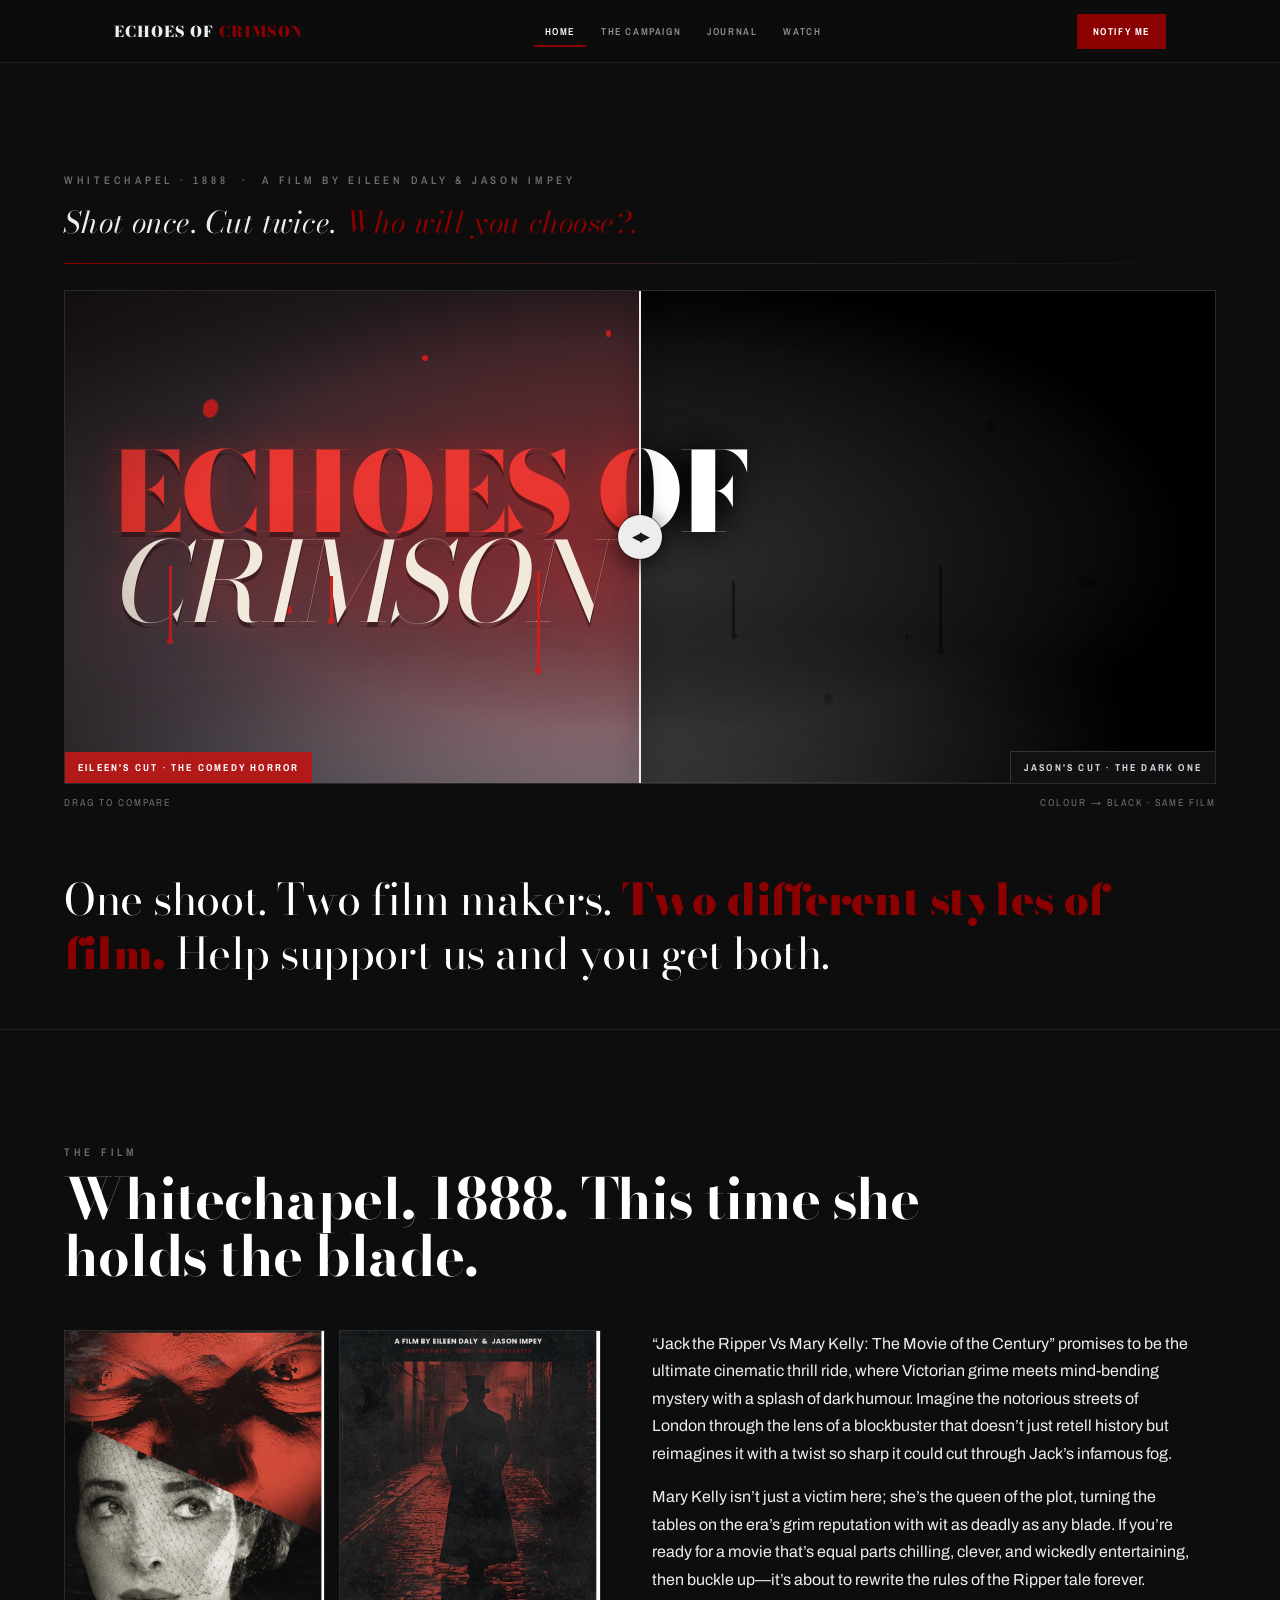
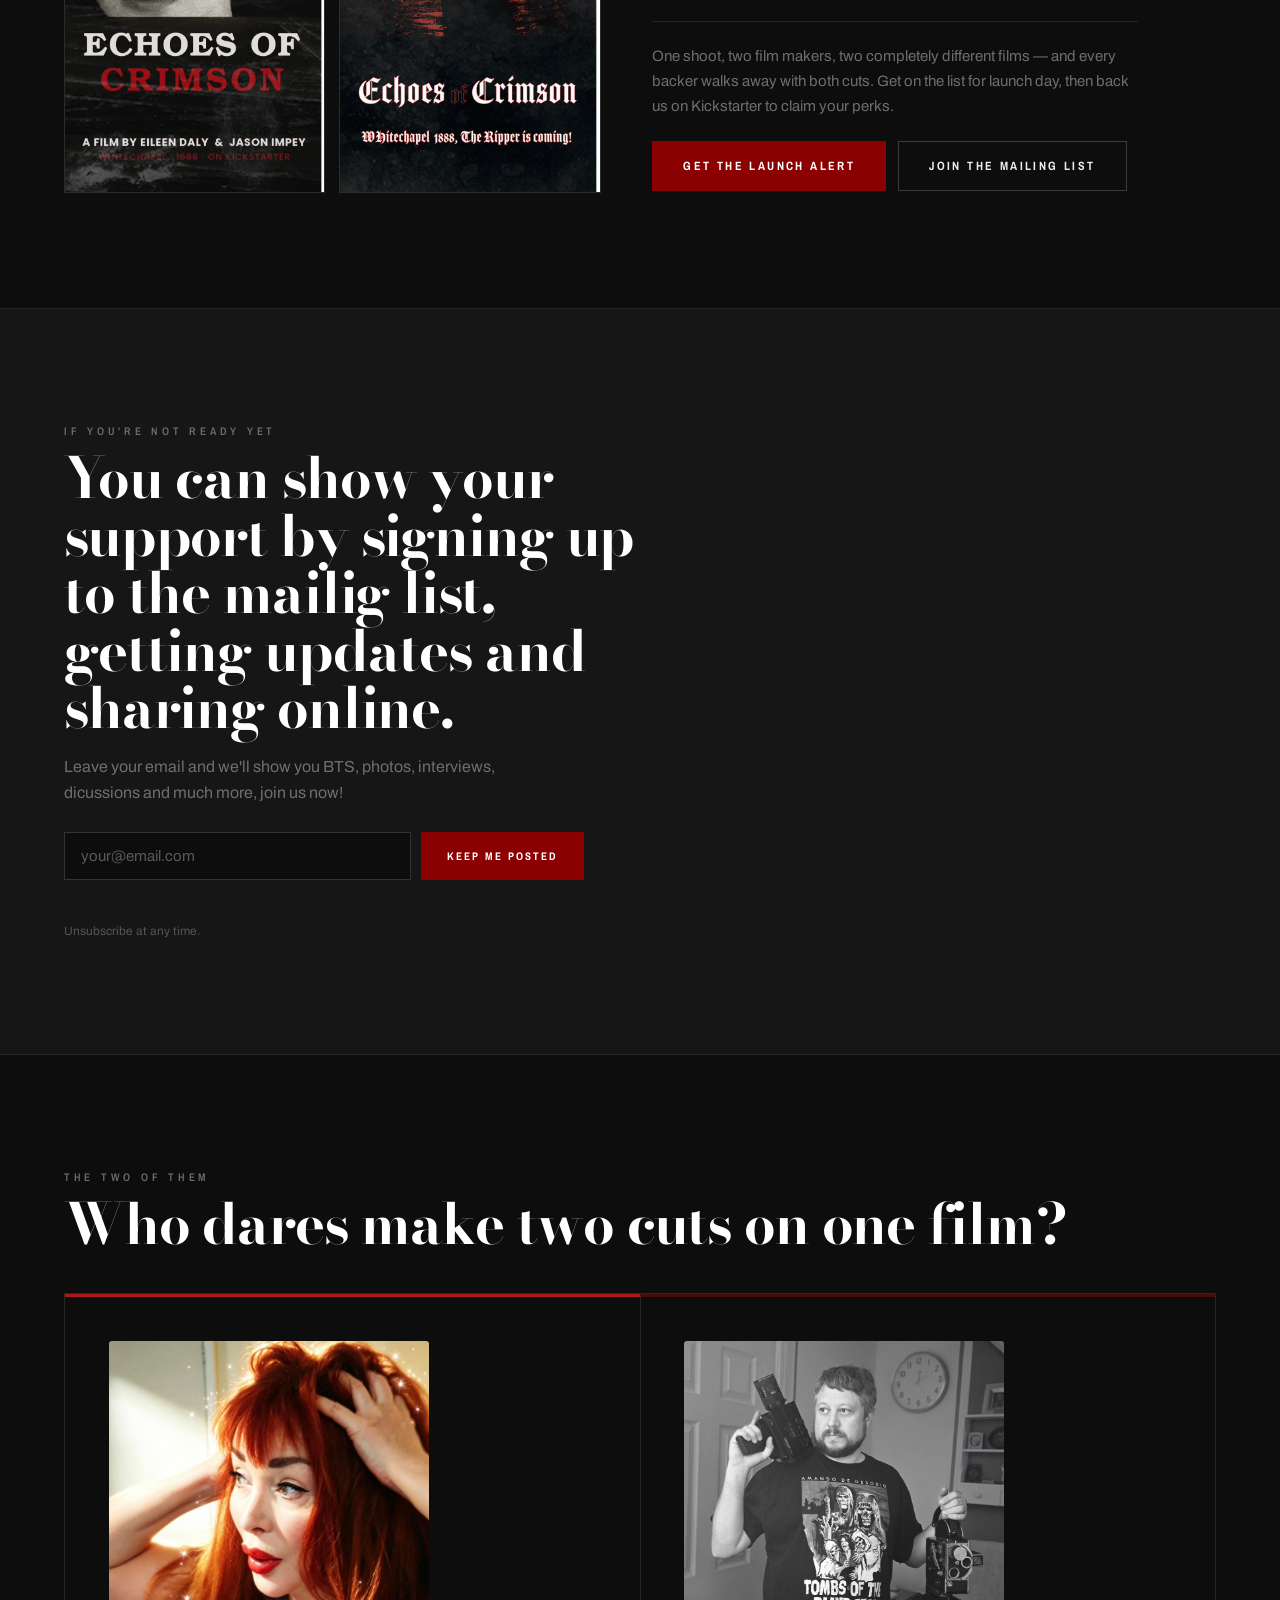
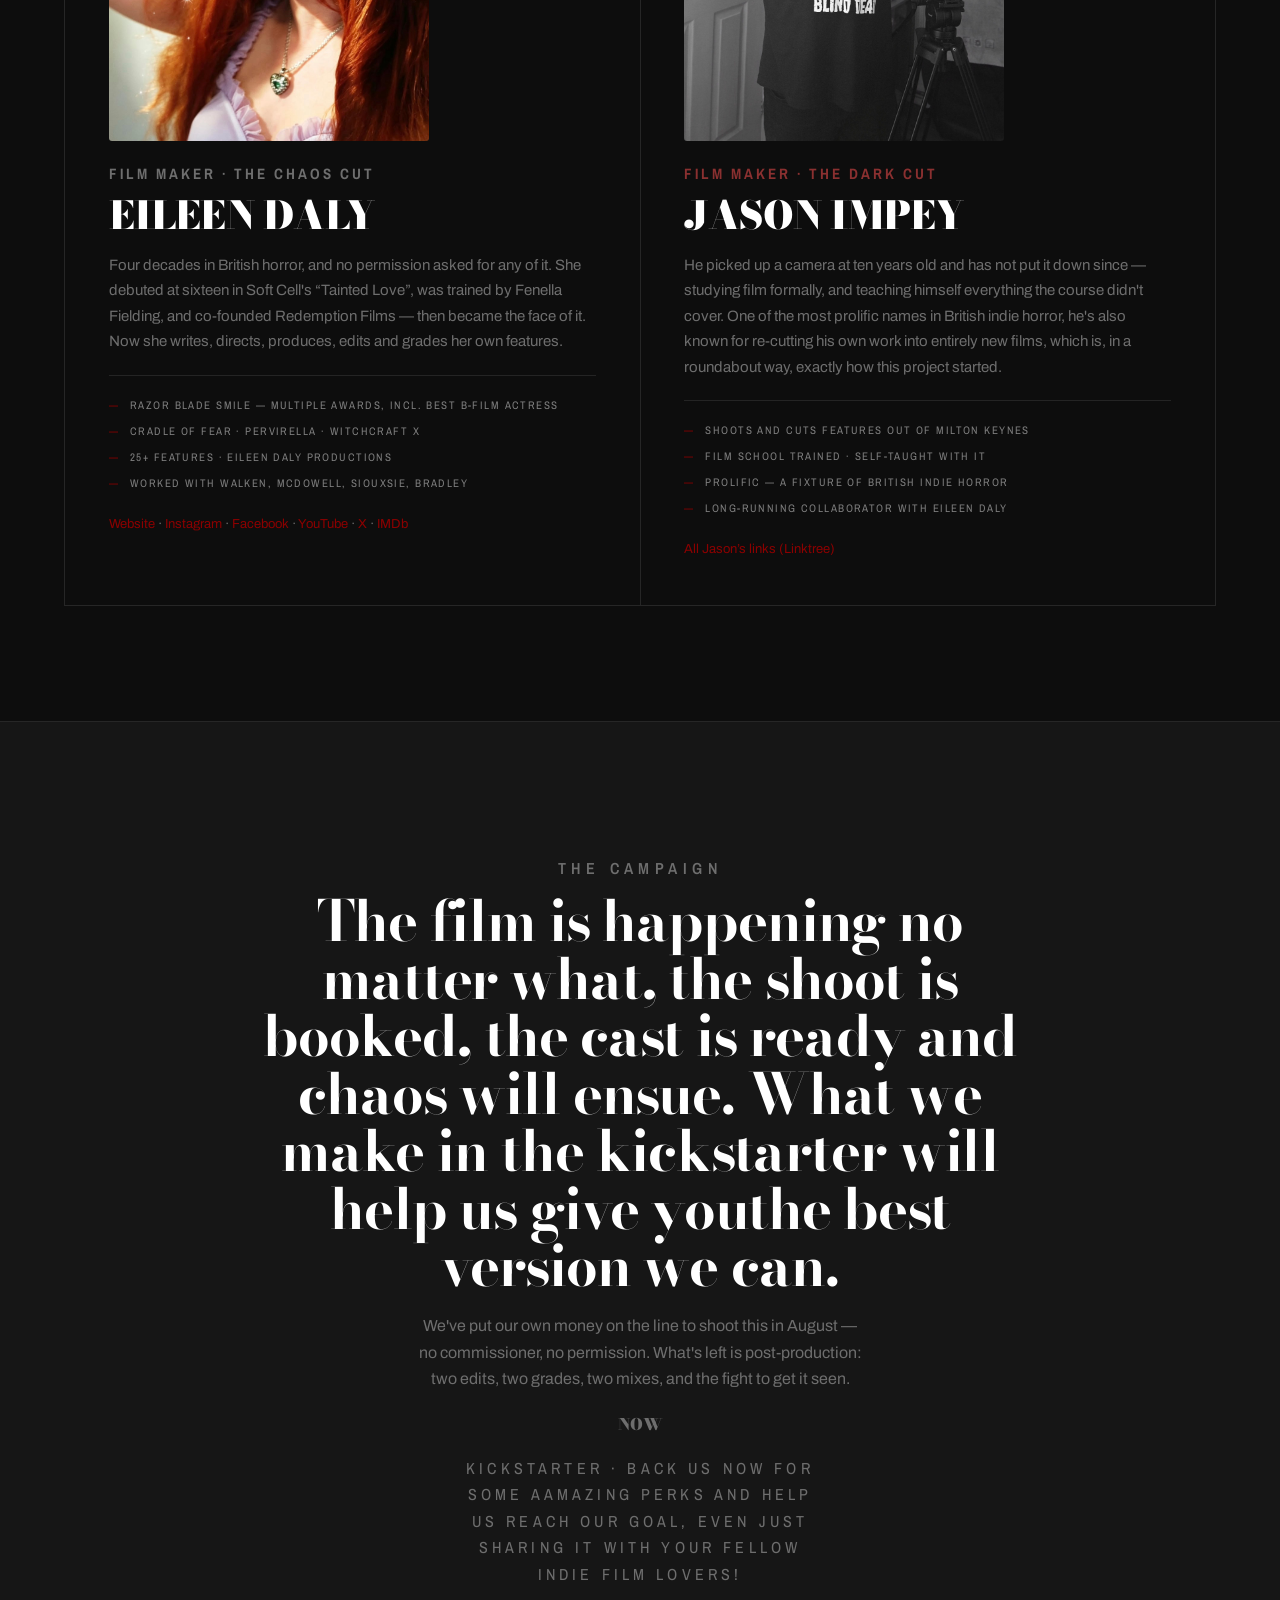
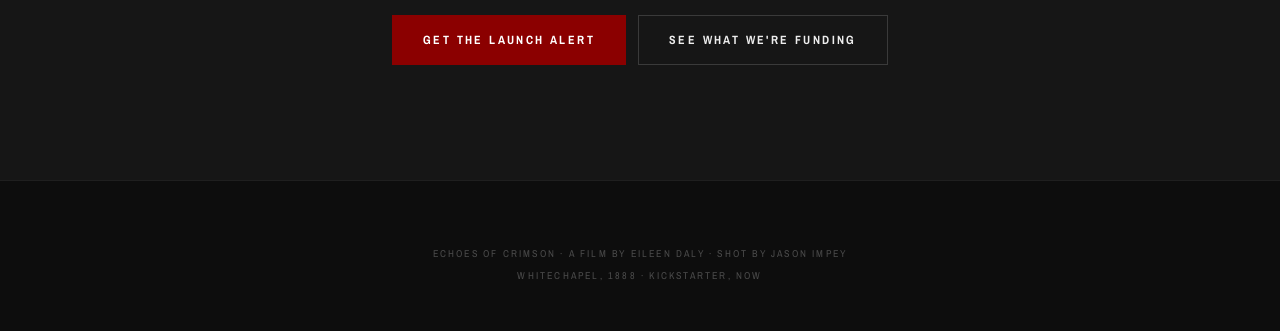
==== index.html @ 8f6ae1e3 "Revise text content in index.html for clarity Updated various text elements for clarity and engageme" ====
<!DOCTYPE html>
<html lang="en">
<head>
<meta charset="utf-8">
<meta name="viewport" content="width=device-width, initial-scale=1">
<title>Echoes of Crimson — One shoot. Two film makers. Two films.</title>
<meta name="description" content="A Jack the Ripper film cut two ways. Eileen Daly's version and Jason Impey's version. Every backer gets both.">
<link rel="preconnect" href="https://fonts.googleapis.com">
<link rel="preconnect" href="https://fonts.gstatic.com" crossorigin>
<link href="https://fonts.googleapis.com/css2?family=Bodoni+Moda:ital,opsz,wght@0,6..96,400;0,6..96,700;0,6..96,900;1,6..96,400&family=Archivo:wght@400;500;600;700&family=Archivo+Narrow:wght@400;600;700&display=swap" rel="stylesheet">
<link rel="stylesheet" href="style.css">
</head>
<body>
<nav class="nav">
  <div class="nav-in">
    <a class="mark" href="index.html">Echoes of <span>Crimson</span></a>
    <ul class="nav-links">
      <li><a href="index.html" aria-current="page">Home</a></li>
      <li><a href="kickstarter.html">The Campaign</a></li>
      <li><a href="journal.html">Journal</a></li>
      <li><a href="watch.html">Watch</a></li>
    </ul>
    <div class="nav-right">
      <ul class="socials"><li data-social="instagram"></li><li data-social="tiktok"></li><li data-social="youtube"></li><li data-social="facebook"></li><li data-social="x"></li></ul>
      <a class="btn btn-ks" data-ks="short" data-ks-fallback="index.html#notify" href="index.html#notify">Notify me</a>
    </div>
  </div>
</nav>
<!-- HERO -->
<header class="hero">
  <div class="hero-head">
    <p class="eyebrow">Whitechapel · 1888 &nbsp;·&nbsp; A film by Eileen Daly &amp; Jason Impey</p>
    <p class="sub">Shot once. Cut twice. <span style="color:#8B0000">Who will you choose?.</span></p>
    <div class="rule"></div>
  </div>

  <div class="split-wrap">
    <div class="split" id="split" tabindex="0" role="slider"
         aria-label="Compare Eileen's cut and Jason's cut"
         aria-valuemin="0" aria-valuemax="100" aria-valuenow="50">

      <div class="pane eileen">
        <div class="scene">
          <div class="field"></div>
          <div class="splat"><i></i><i></i><i></i><i></i><i></i><i></i><i></i><i></i></div>
          <h1 class="titleblock"><span class="l1">Echoes of</span><span class="l2">Crimson</span></h1>
          <div class="drips"><i></i><i></i><i></i><i></i><i></i></div>
          <div class="fog"></div>
          <div class="fog b"></div>
          <div class="vig"></div>
          <div class="grain"></div>
        </div>
        <span class="tag l">Eileen's cut &middot; the comedy horror</span>
      </div>

      <div class="pane jason">
        <div class="scene">
          <div class="field"></div>
          <div class="splat"><i></i><i></i><i></i><i></i><i></i><i></i><i></i><i></i></div>
          <div class="titleblock" aria-hidden="true"><span class="l1">Echoes of</span><span class="l2">Crimson</span></div>
          <div class="drips"><i></i><i></i><i></i><i></i><i></i></div>
          <div class="fog"></div>
          <div class="fog b"></div>
          <div class="vig"></div>
          <div class="grain"></div>
        </div>
        <span class="tag r">Jason's cut &middot; the dark one</span>
      </div>

      <div class="handle" id="handle"><div class="grip">◀▶</div></div>
    </div>

    <div class="hint">
      <p>Drag to compare</p>
      <p>Colour &rarr; Black &middot; Same film</p>
    </div>
  </div>

  <p class="thesis" style="margin-top:clamp(36px,5vw,64px)">
    One shoot. Two film makers. <b>Two different styles of film.</b> Help support us and you get both.
  </p>
</header>

<!-- THE FILM -->
<section class="film" id="film">
  <div class="inner">
    <p class="eyebrow">The film</p>
    <h2 class="h2">Whitechapel, 1888. This time she holds the blade.</h2>

    <div class="film-grid">
      <div class="posters">
        <figure class="poster">
          <img src="poster-mary-kelly.png" alt="Echoes of Crimson poster — Mary Kelly beneath a mourning veil, a blood-red spectre bleeding through above her">
        </figure>
        <figure class="poster">
          <img src="poster-ripper.png" alt="Echoes of Crimson poster — the Ripper's silhouette standing in a blood-lit Whitechapel alley">
        </figure>
      </div>

      <div class="film-copy">
        <div class="film-bio">
          <p>&ldquo;Jack the Ripper Vs Mary Kelly: The Movie of the Century&rdquo; promises to be the ultimate cinematic thrill ride, where Victorian grime meets mind-bending mystery with a splash of dark humour. Imagine the notorious streets of London through the lens of a blockbuster that doesn&rsquo;t just retell history but reimagines it with a twist so sharp it could cut through Jack&rsquo;s infamous fog.</p>
          <p>Mary Kelly isn&rsquo;t just a victim here; she&rsquo;s the queen of the plot, turning the tables on the era&rsquo;s grim reputation with wit as deadly as any blade. If you&rsquo;re ready for a movie that&rsquo;s equal parts chilling, clever, and wickedly entertaining, then buckle up&mdash;it&rsquo;s about to rewrite the rules of the Ripper tale forever.</p>
        </div>

        <p class="film-ask">One shoot, two film makers, two completely different films &mdash; and every backer walks away with both cuts. Get on the list for launch day, then back us on Kickstarter to claim your perks.</p>

        <div class="cta-row">
          <a class="btn btn-ks btn-lg" data-ks="long" data-ks-fallback="#notify" href="#notify">Get the launch alert</a>
          <a class="btn btn-lg" href="#notify">Join the mailing list</a>
        </div>
      </div>
    </div>
  </div>
</section>

<!-- EMAIL — the quiet second line -->
<section class="capture" id="notify">
  <div class="inner">
    <p class="eyebrow">If you're not ready yet</p>
    <h2 class="h2">You can show your support by signing up to the mailig list, getting updates and sharing online.</h2>
    <p class="lede">Leave your email and we'll show you BTS, photos, interviews, dicussions and much more, join us now!</p>
    <form class="form" id="form" novalidate>
      <input type="email" id="email" name="fields[email]" placeholder="your@email.com" aria-label="Email address" required>
      <input type="hidden" name="ml-submit" value="1">
      <input type="hidden" name="anticsrf" value="true">
      <button type="submit">Keep me posted</button>
    </form>
    <!-- the form posts into this hidden frame so the page never navigates away -->
    <iframe name="ml-sink" title="hidden" style="display:none;width:0;height:0;border:0" aria-hidden="true"></iframe>
    <p class="said" id="said" role="status"></p>
    <p class="note">Unsubscribe at any time.</p>
  </div>
</section>
<!-- MAKERS -->
<section>
  <div class="inner">
    <p class="eyebrow">The two of them</p>
    <h2 class="h2">Who dares make two cuts on one film?</h2>

    <div class="makers">
      <article class="maker">
        <img class="maker-photo" src="eileen-daly-portrait.jpg" alt="Eileen Daly" style="display:block;width:100%;max-width:320px;aspect-ratio:4/5;object-fit:cover;border-radius:3px;margin:0 0 20px;">
        <p class="role">Film maker · The chaos cut</p>
        <h3>Eileen Daly</h3>
        <p>Four decades in British horror, and no permission asked for any of it. She debuted at sixteen in Soft Cell's “Tainted Love”, was trained by Fenella Fielding, and co‑founded Redemption Films — then became the face of it. Now she writes, directs, produces, edits and grades her own features.</p>
        <ul class="creds">
          <li>Razor Blade Smile — multiple awards, incl. Best B‑Film Actress</li>
          <li>Cradle of Fear · Pervirella · Witchcraft X</li>
          <li>25+ features · Eileen Daly Productions</li>
          <li>Worked with Walken, McDowell, Siouxsie, Bradley</li>
        </ul>
        <p class="maker-links" style="margin:16px 0 0;font-size:13px;line-height:24px;color:#6E6E6E;">
          <a href="https://www.eileendalyproductions.com/" target="_blank" rel="noopener" style="color:#8B0000;text-decoration:none;">Website</a> &middot;
          <a href="https://www.instagram.com/eileendaly666/" target="_blank" rel="noopener" style="color:#8B0000;text-decoration:none;">Instagram</a> &middot;
          <a href="https://www.facebook.com/EileenDaly666" target="_blank" rel="noopener" style="color:#8B0000;text-decoration:none;">Facebook</a> &middot;
          <a href="https://www.youtube.com/@EileenDalyProductions" target="_blank" rel="noopener" style="color:#8B0000;text-decoration:none;">YouTube</a> &middot;
          <a href="https://x.com/eileenstarlet" target="_blank" rel="noopener" style="color:#8B0000;text-decoration:none;">X</a> &middot;
          <a href="https://www.imdb.com/name/nm0198432/" target="_blank" rel="noopener" style="color:#8B0000;text-decoration:none;">IMDb</a>
        </p>
      </article>

      <article class="maker">
        <img class="maker-photo" src="jason-impey-portrait.jpg" alt="Jason Impey" style="display:block;width:100%;max-width:320px;aspect-ratio:4/5;object-fit:cover;border-radius:3px;margin:0 0 20px;">
        <p class="role">Film maker · The dark cut</p>
        <h3>Jason Impey</h3>
        <p>He picked up a camera at ten years old and has not put it down since — studying film formally, and teaching himself everything the course didn't cover. One of the most prolific names in British indie horror, he's also known for re‑cutting his own work into entirely new films, which is, in a roundabout way, exactly how this project started.</p>
        <ul class="creds">
          <li>Shoots and cuts features out of Milton Keynes</li>
          <li>Film school trained · self‑taught with it</li>
          <li>Prolific — a fixture of British indie horror</li>
          <li>Long‑running collaborator with Eileen Daly</li>
        </ul>
        <p class="maker-links" style="margin:16px 0 0;font-size:13px;line-height:24px;color:#6E6E6E;">
          <a href="https://linktr.ee/jasonimpey" target="_blank" rel="noopener" style="color:#8B0000;text-decoration:none;">All Jason&rsquo;s links (Linktree)</a>
        </p>
      </article>
    </div>
  </div>
</section>

<!-- KICKSTARTER -->
<section class="ks">
  <div class="inner">
    <p class="eyebrow">The campaign</p>
    <h2 class="h2">The film is happening no matter what, the shoot is booked, the cast is ready and chaos will ensue. What we make in the kickstarter will help us give youthe best version we can.</h2>
    <p>We've put our own money on the line to shoot this in August — no commissioner, no permission. What's left is post‑production: two edits, two grades, two mixes, and the fight to get it seen.</p>
    <p class="when" data-launch-big>Now</p>
    <p class="ks-note">Kickstarter · Back us now for some aamazing perks and help us reach our goal, even just sharing it with your fellow indie film lovers!</p>
    <div class="cta-row" style="justify-content:center">
      <a class="btn btn-ks btn-lg" data-ks="long" data-ks-fallback="#notify" href="#notify">Get the launch alert</a>
      <a class="btn btn-lg" href="kickstarter.html">See what we're funding</a>
    </div>
  </div>
</section>
<footer>
  <ul class="footer-socials"><li data-social="instagram"></li><li data-social="tiktok"></li><li data-social="youtube"></li><li data-social="facebook"></li><li data-social="x"></li></ul>
  <p>Echoes of Crimson · A film by Eileen Daly · Shot by Jason Impey<br>Whitechapel, 1888 · Kickstarter, <span data-launch-big>now</span></p>
</footer>
<script src="site.js"></script>
</body>
</html>
---- style.css ----
:root{
  --crimson:#8B0000;
  --crimson-hot:#B01818;
  --crimson-ox:#4A0A0A;
  --black:#1A1A1A;
  --pitch:#0D0D0D;
  --panel:#161616;
  --grey:#6E6E6E;
  --grey-lt:#EDEDED;
  --white:#FFFFFF;
  --display:"Bodoni Moda",Georgia,serif;
  --util:"Archivo Narrow",Arial,sans-serif;
  --body:"Archivo",Helvetica,Arial,sans-serif;
  --split:50%;
  --gutter:clamp(20px,5vw,64px);
}
*{box-sizing:border-box;margin:0;padding:0}
html{scroll-behavior:smooth}
body{
  background:var(--pitch);
  color:var(--grey-lt);
  font-family:var(--body);
  -webkit-font-smoothing:antialiased;
  overflow-x:hidden;
}
::selection{background:var(--crimson);color:var(--white)}
a{color:inherit}

.eyebrow{
  font-family:var(--util);
  text-transform:uppercase;
  letter-spacing:.34em;
  font-size:11px;
  font-weight:600;
  color:var(--grey);
}

/* ---------- hero ---------- */
.hero{
  min-height:100svh;
  display:flex;flex-direction:column;justify-content:center;
  padding:110px var(--gutter) 48px;
  position:relative;
}
.hero-head{max-width:1180px;margin:0 auto;width:100%}
.rule{height:1px;background:linear-gradient(90deg,var(--crimson),#2a2a2a 60%,transparent);margin:18px 0 0}

.title{
  font-family:var(--display);
  font-weight:900;
  font-size:clamp(44px,10.5vw,150px);
  line-height:.84;
  letter-spacing:-.025em;
  color:var(--white);
  text-transform:uppercase;
  margin-top:14px;
}
.title em{
  font-style:italic;font-weight:400;
  color:var(--crimson);
  letter-spacing:-.01em;
}
.sub{
  font-family:var(--display);
  font-style:italic;
  font-size:clamp(17px,2.4vw,30px);
  color:var(--grey-lt);
  margin-top:12px;
  letter-spacing:.01em;
}

/* ---------- the split ---------- */
.split-wrap{max-width:1180px;margin:26px auto 0;width:100%}
.split{
  position:relative;
  aspect-ratio:21/9;
  min-height:230px;
  overflow:hidden;
  border:1px solid #2b2b2b;
  cursor:ew-resize;
  user-select:none;
  touch-action:none;
  background:var(--pitch);
}
.pane{position:absolute;inset:0;isolation:isolate}
.pane.eileen{z-index:1}
.pane.jason{z-index:2}

/* THE TITLE, CUT TWO WAYS — identical type, two worlds */
.scene{position:absolute;inset:0;overflow:hidden}

.field{position:absolute;inset:0}
.pane.eileen .field{
  background:
    radial-gradient(72% 96% at 50% 52%, rgba(200,30,30,.42) 0%, transparent 62%),
    radial-gradient(120% 120% at 50% 120%, #7d6f77 0%, #4a3f46 44%, #241d21 100%);
}
.pane.jason .field{
  background:
    radial-gradient(78% 100% at 50% 54%, #3c3c42 0%, #202024 46%, #0b0b0d 100%);
}

/* eileen: it splatters. jason: it doesn't. */
.splat{position:absolute;inset:0;pointer-events:none}
.splat i{
  position:absolute;border-radius:50%;
  background:#C81E1E;
  filter:blur(.4px);
}
.pane.jason .splat{opacity:.5;filter:grayscale(1) brightness(.4)}
.splat i:nth-child(1){left:12%;top:22%;width:15px;height:19px;transform:rotate(18deg)}
.splat i:nth-child(2){left:19%;top:64%;width:8px;height:8px}
.splat i:nth-child(3){left:80%;top:26%;width:11px;height:14px;transform:rotate(-24deg)}
.splat i:nth-child(4){left:88%;top:58%;width:19px;height:12px;transform:rotate(12deg)}
.splat i:nth-child(5){left:31%;top:13%;width:6px;height:6px}
.splat i:nth-child(6){left:66%;top:82%;width:9px;height:11px}
.splat i:nth-child(7){left:47%;top:8%;width:5px;height:7px}
.splat i:nth-child(8){left:73%;top:70%;width:4px;height:4px}

.titleblock{
  position:absolute;inset:0;
  display:flex;flex-direction:column;justify-content:center;
  padding:0 clamp(14px,3.5vw,52px);
  font-family:var(--display);
  font-weight:900;
  text-transform:uppercase;
  line-height:.82;
  letter-spacing:-.03em;
  font-size:clamp(34px,8.6vw,124px);
  z-index:2;
}
.titleblock .l2{font-style:italic;font-weight:400;letter-spacing:-.012em;padding-left:.06em}

.pane.eileen .titleblock{
  color:#E8342F;
  text-shadow:0 0 34px rgba(200,30,30,.5), 0 5px 0 rgba(0,0,0,.42);
}
.pane.eileen .titleblock .l2{color:#F2E9DC}
.pane.jason .titleblock{
  color:#E9E9EC;
  text-shadow:0 0 40px rgba(0,0,0,.9);
}
.pane.jason .titleblock .l2{color:#75757c}

/* it drips off the letters. only on her side. */
.drips{position:absolute;inset:0;z-index:3;pointer-events:none}
.drips i{
  position:absolute;width:3px;background:#C81E1E;border-radius:0 0 3px 3px;
}
.drips i::after{
  content:"";position:absolute;left:50%;bottom:-4px;
  transform:translateX(-50%);
  width:6px;height:6px;border-radius:50%;background:#C81E1E;
}
.pane.jason .drips{opacity:.45;filter:grayscale(1) brightness(.35)}
.drips i:nth-child(1){left:9%;top:56%;height:15%}
.drips i:nth-child(2){left:23%;top:58%;height:9%}
.drips i:nth-child(3){left:41%;top:57%;height:20%}
.drips i:nth-child(4){left:58%;top:59%;height:11%}
.drips i:nth-child(5){left:76%;top:56%;height:17%}

.fog{
  position:absolute;left:-30%;right:-30%;bottom:-14%;height:58%;z-index:1;
  background:radial-gradient(56% 100% at 50% 100%, rgba(220,220,232,.30), transparent 74%);
  filter:blur(28px);
  animation:drift 26s ease-in-out infinite alternate;
}
.fog.b{
  bottom:-20%;height:46%;opacity:.5;
  animation-duration:37s;animation-direction:alternate-reverse;
  background:radial-gradient(46% 100% at 38% 100%, rgba(190,190,205,.34), transparent 76%);
}
@keyframes drift{from{transform:translateX(-4%)}to{transform:translateX(4%)}}

.vig{
  position:absolute;inset:0;z-index:4;
  background:radial-gradient(84% 86% at 50% 50%, transparent 46%, rgba(0,0,0,.78) 100%);
}
.grain{
  position:absolute;inset:0;z-index:5;opacity:.13;mix-blend-mode:overlay;pointer-events:none;
  background-image:url("data:image/svg+xml,%3Csvg xmlns='http://www.w3.org/2000/svg' width='140' height='140'%3E%3Cfilter id='n'%3E%3CfeTurbulence type='fractalNoise' baseFrequency='.85' numOctaves='3'/%3E%3C/filter%3E%3Crect width='140' height='140' filter='url(%23n)'/%3E%3C/svg%3E");
}

/* the slider: her colour  ->  his black */
.pane.jason .scene{filter:grayscale(1) contrast(1.22)}
.pane.jason{clip-path:inset(0 0 0 var(--split))}

/* labels */
.tag{
  position:absolute;bottom:0;
  font-family:var(--util);text-transform:uppercase;
  letter-spacing:.22em;font-size:10px;font-weight:700;
  padding:9px 13px;color:var(--white);
  z-index:4;white-space:nowrap;
}
.tag.l{left:0;background:var(--crimson-hot)}
.tag.r{right:0;background:#111114;color:#d8d8dc;border:1px solid #34343c;border-right:0;border-bottom:0}

.handle{
  position:absolute;top:0;bottom:0;left:var(--split);
  width:2px;background:var(--grey-lt);
  transform:translateX(-1px);z-index:5;
  box-shadow:0 0 22px rgba(0,0,0,.9);
}
.grip{
  position:absolute;top:50%;left:50%;
  transform:translate(-50%,-50%);
  width:44px;height:44px;border-radius:50%;
  background:var(--grey-lt);
  display:grid;place-items:center;
  color:var(--black);font-size:13px;letter-spacing:-2px;
  box-shadow:0 0 0 1px rgba(0,0,0,.4),0 6px 24px rgba(0,0,0,.7);
}
.split:focus-visible{outline:2px solid var(--crimson-hot);outline-offset:3px}

.hint{
  display:flex;justify-content:space-between;align-items:baseline;
  margin-top:12px;gap:16px;flex-wrap:wrap;
}
.hint p{font-family:var(--util);text-transform:uppercase;letter-spacing:.2em;font-size:10px;color:var(--grey)}

.thesis{
  max-width:1180px;margin:44px auto 0;width:100%;
  font-family:var(--display);
  font-size:clamp(21px,3.4vw,44px);
  line-height:1.24;color:var(--white);font-weight:400;
  letter-spacing:-.01em;
}
.thesis b{font-weight:900;color:var(--crimson)}

/* ---------- sections ---------- */
section{padding:clamp(64px,9vw,120px) var(--gutter)}
.inner{max-width:1180px;margin:0 auto}
.h2{
  font-family:var(--display);font-weight:700;
  font-size:clamp(28px,4.4vw,58px);
  line-height:1.02;color:var(--white);letter-spacing:-.02em;
  margin-top:12px;
}

/* email — the actual job of this page */
.capture{background:var(--panel);border-top:1px solid #262626;border-bottom:1px solid #262626}
.capture .h2{max-width:16ch}
.capture p.lede{color:var(--grey);max-width:52ch;margin-top:16px;font-size:16px;line-height:1.65}
.form{display:flex;gap:10px;margin-top:26px;max-width:520px;flex-wrap:wrap}
.form input{
  flex:1 1 240px;min-width:0;
  background:var(--pitch);border:1px solid #333;color:var(--white);
  padding:15px 16px;font-family:var(--body);font-size:15px;
}
.form input::placeholder{color:#5a5a5a}
.form input:focus{outline:2px solid var(--crimson);outline-offset:-1px;border-color:transparent}
.form button{
  background:var(--crimson);color:var(--white);border:0;
  padding:15px 26px;cursor:pointer;
  font-family:var(--util);text-transform:uppercase;letter-spacing:.18em;
  font-size:11px;font-weight:700;transition:.2s;
}
.form button:hover,.form button:focus-visible{background:var(--crimson-hot)}
.note{font-size:12px;color:#565656;margin-top:14px}
.said{color:var(--crimson-hot);font-family:var(--util);text-transform:uppercase;letter-spacing:.16em;font-size:11px;margin-top:16px;min-height:14px}

/* makers */
.makers{display:grid;grid-template-columns:1fr 1fr;gap:1px;background:#262626;border:1px solid #262626;margin-top:40px}
.maker{background:var(--pitch);padding:clamp(24px,3.4vw,44px)}
.maker:first-child{border-top:3px solid var(--crimson-hot)}
.maker:last-child{border-top:3px solid var(--crimson-ox)}
.maker h3{
  font-family:var(--display);font-weight:900;
  font-size:clamp(24px,3vw,40px);color:var(--white);
  text-transform:uppercase;letter-spacing:-.02em;line-height:1;margin:10px 0 4px;
}
.role{font-family:var(--util);text-transform:uppercase;letter-spacing:.2em;font-size:10px;color:var(--crimson-hot);font-weight:700}
.maker:last-child .role{color:#8a3030}
.maker p{color:var(--grey);font-size:15px;line-height:1.7;margin-top:18px}
.creds{list-style:none;margin-top:20px;border-top:1px solid #242424;padding-top:16px}
.creds li{
  font-family:var(--util);font-size:11px;text-transform:uppercase;letter-spacing:.13em;
  color:#7d7d7d;padding:6px 0;display:flex;gap:11px;
}
.creds li::before{content:"—";color:var(--crimson);flex:none}

/* kickstarter */
.ks{background:var(--panel);border-top:1px solid #262626;text-align:center}
.ks .h2{max-width:22ch;margin-inline:auto}
.ks p{color:var(--grey);max-width:50ch;margin:18px auto 0;font-size:16px;line-height:1.65}
.when{
  font-family:var(--display);font-weight:900;
  font-size:clamp(56px,13vw,150px);line-height:.86;
  color:var(--crimson);text-transform:uppercase;letter-spacing:-.03em;
  margin-top:26px;
}
.ks-note{font-family:var(--util);text-transform:uppercase;letter-spacing:.26em;font-size:10px;color:#565656;margin-top:20px}

footer{padding:44px var(--gutter);border-top:1px solid #1f1f1f;text-align:center}
footer p{font-family:var(--util);text-transform:uppercase;letter-spacing:.22em;font-size:10px;color:#4a4a4a;line-height:2.2}

@media(max-width:760px){
  .makers{grid-template-columns:1fr}
  .split{aspect-ratio:4/3}
  .title{font-size:clamp(38px,13vw,70px)}
}
@media(prefers-reduced-motion:reduce){
  *{animation:none!important;transition:none!important}
  html{scroll-behavior:auto}
}

/* ---------- nav ---------- */
.nav{
  position:sticky;top:0;z-index:60;
  background:rgba(13,13,13,.94);
  backdrop-filter:blur(10px);
  border-bottom:1px solid #1f1f1f;
}
.nav-in{
  max-width:1180px;margin:0 auto;
  padding:0 var(--gutter);
  display:flex;align-items:center;justify-content:space-between;gap:18px;
  min-height:62px;
}
.mark{
  font-family:var(--display);font-weight:900;font-size:15px;
  letter-spacing:.06em;text-transform:uppercase;color:var(--grey-lt);
  text-decoration:none;white-space:nowrap;flex:none;
}
.mark span{color:var(--crimson)}
.nav-links{display:flex;align-items:center;gap:4px;list-style:none;flex-wrap:wrap}
.nav-links a{
  font-family:var(--util);text-transform:uppercase;letter-spacing:.16em;
  font-size:10px;font-weight:600;color:#8f8f95;text-decoration:none;
  padding:9px 11px;transition:.18s;display:block;
}
.nav-links a:hover,.nav-links a:focus-visible{color:var(--white)}
.nav-links a[aria-current="page"]{color:var(--white);box-shadow:inset 0 -2px 0 var(--crimson)}
.nav-right{display:flex;align-items:center;gap:14px;flex:none}

.socials{display:flex;gap:2px;list-style:none}
.socials a{
  display:grid;place-items:center;width:32px;height:32px;
  color:#7d7d84;transition:.18s;text-decoration:none;
}
.socials a:hover,.socials a:focus-visible{color:var(--crimson-hot)}
.socials svg{width:16px;height:16px;fill:currentColor;display:block}
.socials li.off{display:none}

.btn{
  font-family:var(--util);text-transform:uppercase;letter-spacing:.16em;
  font-size:10px;font-weight:700;text-decoration:none;
  padding:10px 15px;border:1px solid #3a3a3a;color:var(--grey-lt);
  transition:.2s;white-space:nowrap;display:inline-block;background:none;cursor:pointer;
}
.btn:hover,.btn:focus-visible{border-color:var(--crimson);background:var(--crimson);color:#fff}
.btn-ks{background:var(--crimson);border-color:var(--crimson);color:#fff}
.btn-ks:hover,.btn-ks:focus-visible{background:var(--crimson-hot);border-color:var(--crimson-hot)}
.btn-lg{font-size:12px;padding:16px 30px;letter-spacing:.2em}

@media(max-width:900px){
  .nav-in{flex-wrap:wrap;padding-top:10px;padding-bottom:10px;min-height:0}
  .nav-links{order:3;width:100%;justify-content:flex-start;gap:0;border-top:1px solid #1f1f1f;padding-top:4px;margin-top:2px}
  .nav-links a{padding:9px 10px 9px 0;margin-right:12px}
}

/* ---------- generic page head ---------- */
.phead{padding:clamp(52px,8vw,92px) var(--gutter) 0}
.phead .inner{max-width:1180px;margin:0 auto}
.ptitle{
  font-family:var(--display);font-weight:900;
  font-size:clamp(38px,8vw,104px);line-height:.86;
  color:var(--white);text-transform:uppercase;letter-spacing:-.03em;margin-top:12px;
}
.ptitle em{font-style:italic;font-weight:400;color:var(--crimson)}
.plede{
  font-family:var(--display);font-style:italic;
  font-size:clamp(16px,2.2vw,26px);color:var(--grey);
  margin-top:18px;max-width:46ch;
}

/* ---------- tiers ---------- */
.tiers{display:grid;gap:1px;background:#242424;border:1px solid #242424;margin-top:8px}
.tier{
  background:var(--pitch);padding:22px clamp(18px,2.4vw,30px);
  display:grid;grid-template-columns:110px 1fr auto;gap:22px;align-items:start;
}
.tier .amt{
  font-family:var(--display);font-weight:900;font-size:clamp(26px,3vw,40px);
  color:var(--crimson);line-height:1;letter-spacing:-.02em;
}
.tier h3{
  font-family:var(--util);text-transform:uppercase;letter-spacing:.18em;
  font-size:12px;font-weight:700;color:var(--white);
}
.tier p{color:var(--grey);font-size:14px;line-height:1.6;margin-top:8px}
.tier .lim{
  font-family:var(--util);text-transform:uppercase;letter-spacing:.14em;
  font-size:9px;color:#6a6a6a;border:1px solid #2e2e2e;padding:5px 9px;white-space:nowrap;
}
.tier.hi{background:#131013}
.tier.hi .amt{color:#E8342F}
@media(max-width:720px){
  .tier{grid-template-columns:1fr;gap:8px}
  .tier .lim{justify-self:start}
}

/* ---------- money ---------- */
.money{display:grid;grid-template-columns:repeat(auto-fit,minmax(190px,1fr));gap:1px;background:#242424;border:1px solid #242424;margin-top:8px}
.money div{background:var(--pitch);padding:22px}
.money dt{
  font-family:var(--util);text-transform:uppercase;letter-spacing:.16em;
  font-size:10px;color:#7d7d84;font-weight:600;
}
.money dd{font-family:var(--display);font-weight:700;font-size:26px;color:var(--white);margin-top:8px}
.money p{color:var(--grey);font-size:13px;line-height:1.55;margin-top:8px}

/* ---------- faq ---------- */
.faq{border-top:1px solid #242424;margin-top:8px}
.faq details{border-bottom:1px solid #242424}
.faq summary{
  cursor:pointer;padding:20px 0;list-style:none;
  font-family:var(--display);font-weight:700;font-size:clamp(17px,2vw,22px);color:var(--white);
  display:flex;justify-content:space-between;gap:18px;align-items:center;
}
.faq summary::-webkit-details-marker{display:none}
.faq summary::after{content:"+";color:var(--crimson);font-family:var(--body);font-weight:400;font-size:24px;flex:none}
.faq details[open] summary::after{content:"–"}
.faq details p{color:var(--grey);font-size:15px;line-height:1.7;padding:0 0 22px;max-width:70ch}

/* ---------- journal ---------- */
.posts{display:grid;gap:1px;background:#242424;border:1px solid #242424;margin-top:8px}
.post{background:var(--pitch);padding:clamp(22px,3vw,38px);display:grid;grid-template-columns:150px 1fr;gap:28px}
.post .meta{font-family:var(--util);text-transform:uppercase;letter-spacing:.14em;font-size:10px;color:#6a6a6a;line-height:2}
.post .meta b{display:block;color:var(--crimson);font-weight:700}
.post h2{font-family:var(--display);font-weight:700;font-size:clamp(22px,3vw,34px);color:var(--white);line-height:1.1;letter-spacing:-.01em}
.post .body{color:var(--grey);font-size:15px;line-height:1.75;margin-top:14px}
.post .body p+p{margin-top:14px}
.post .body strong{color:var(--grey-lt);font-weight:600}
@media(max-width:720px){.post{grid-template-columns:1fr;gap:10px}}

/* ---------- watch ---------- */
.vids{display:grid;grid-template-columns:repeat(auto-fit,minmax(310px,1fr));gap:26px;margin-top:8px}
.vid figure{border:1px solid #242424;background:var(--panel)}
.vid .frame{position:relative;aspect-ratio:16/9;background:#0a0a0a;display:grid;place-items:center}
.vid .frame iframe{position:absolute;inset:0;width:100%;height:100%;border:0}
.vid .ph{text-align:center;padding:20px}
.vid .ph span{font-family:var(--util);text-transform:uppercase;letter-spacing:.2em;font-size:10px;color:#4e4e54;display:block;line-height:2}
.vid figcaption{padding:16px 18px}
.vid h3{font-family:var(--display);font-weight:700;font-size:19px;color:var(--white)}
.vid p{color:var(--grey);font-size:13px;line-height:1.6;margin-top:6px}

/* ---------- shared bits ---------- */
.band{background:var(--panel);border-top:1px solid #262626;border-bottom:1px solid #262626}
.cta-row{display:flex;gap:12px;flex-wrap:wrap;margin-top:28px;align-items:center}
.secondary{color:#5f5f66;font-size:13px}
.secondary a{color:var(--crimson-hot)}
.footer-socials{display:flex;gap:6px;justify-content:center;margin-bottom:18px;list-style:none}
.footer-socials a{color:#5a5a60;display:grid;place-items:center;width:34px;height:34px}
.footer-socials a:hover{color:var(--crimson-hot)}
.footer-socials svg{width:17px;height:17px;fill:currentColor}
.footer-socials li.off{display:none}

/* ---------- the film (bio + posters) ---------- */
.film{border-top:1px solid #1f1f1f}
.film .h2{max-width:26ch}
.film-grid{
  display:grid;
  grid-template-columns:1fr 1.05fr;
  gap:clamp(28px,4vw,56px);
  margin-top:44px;
  align-items:start;
}
.posters{display:grid;grid-template-columns:1fr 1fr;gap:14px}
.poster{
  border:1px solid #2b2b2b;
  background:var(--panel);
  overflow:hidden;line-height:0;
}
.poster img{
  width:100%;aspect-ratio:9/16;
  object-fit:cover;display:block;
  transition:transform .5s ease,filter .5s ease;
  filter:saturate(.94);
}
.poster:hover img{transform:scale(1.03);filter:saturate(1.08)}
.film-copy{max-width:60ch}
.film-bio p{color:var(--grey-lt);font-size:16px;line-height:1.72}
.film-bio p+p{margin-top:16px}
.film-ask{
  color:var(--grey);font-size:15px;line-height:1.65;
  margin-top:28px;padding-top:22px;
  border-top:1px solid #242424;max-width:54ch;
}
.film .cta-row{margin-top:22px}
@media(max-width:860px){
  .film-grid{grid-template-columns:1fr}
  .film-copy{max-width:none}
}
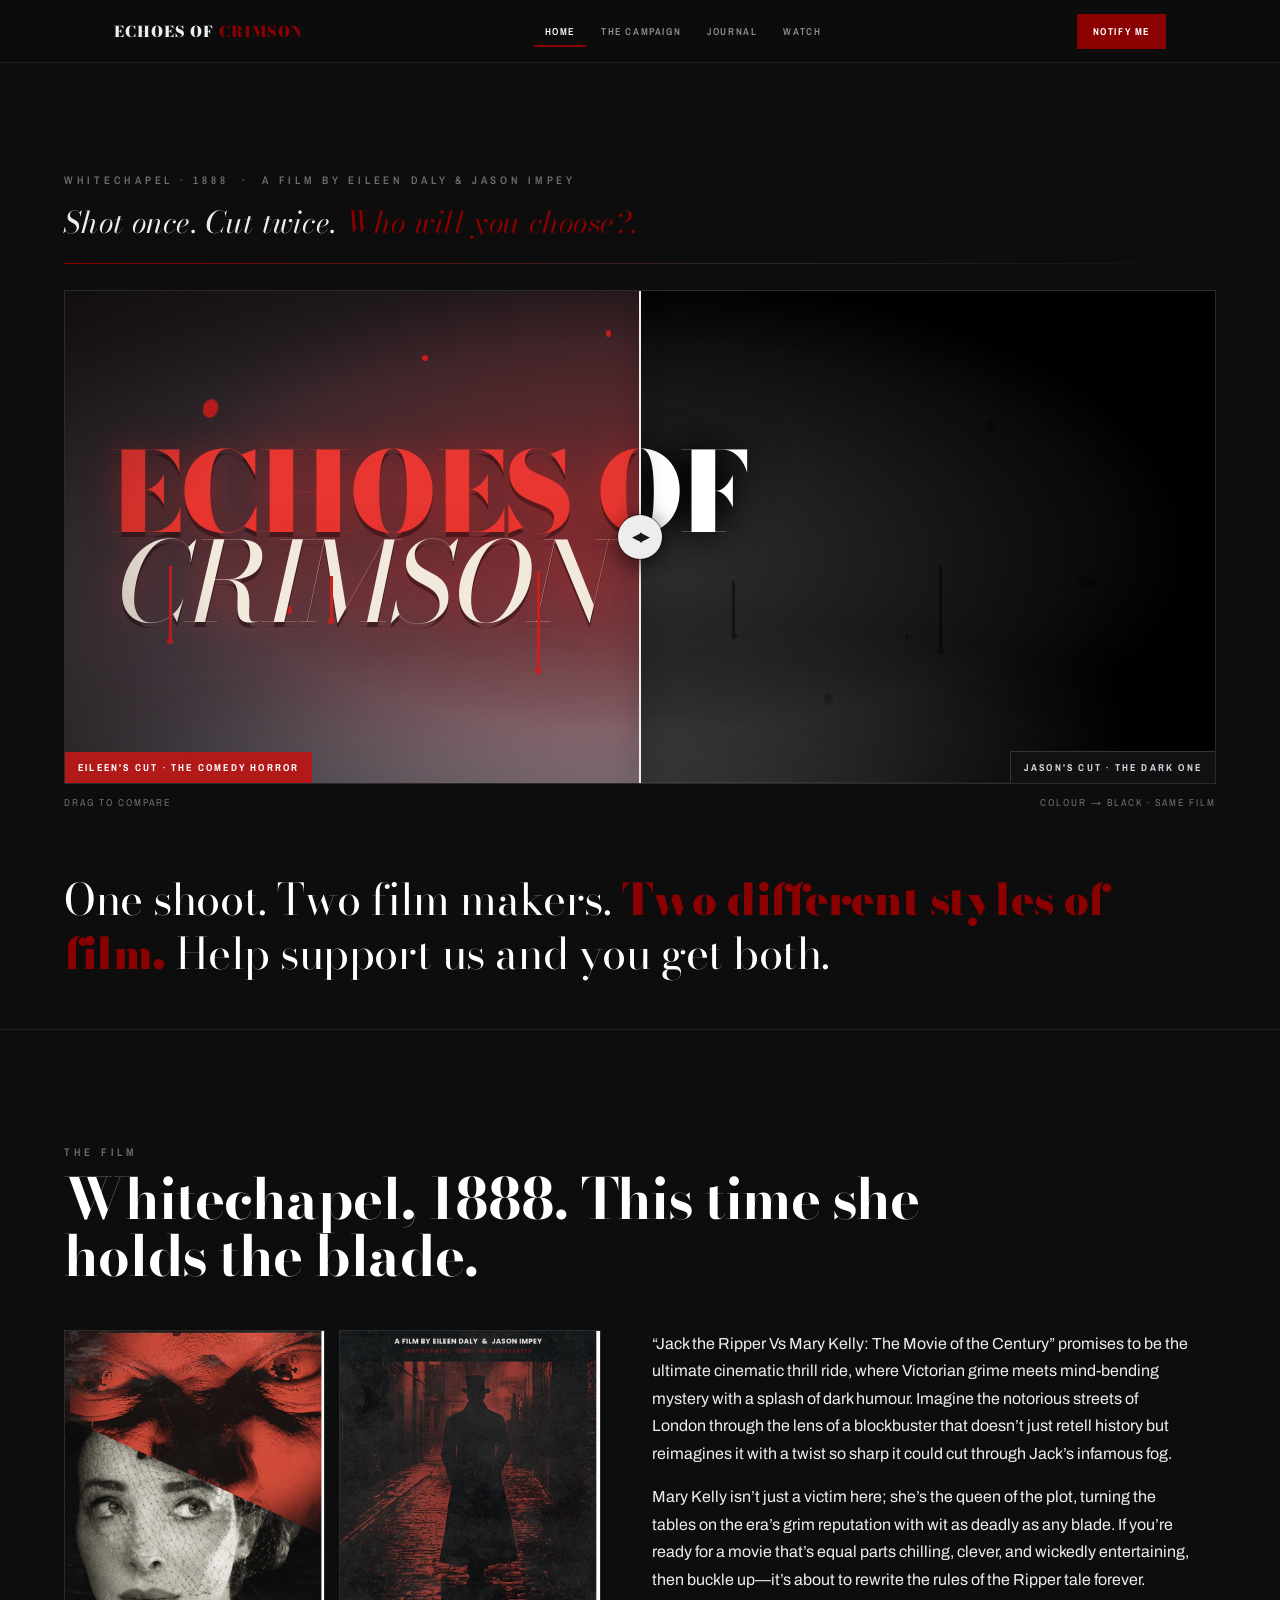
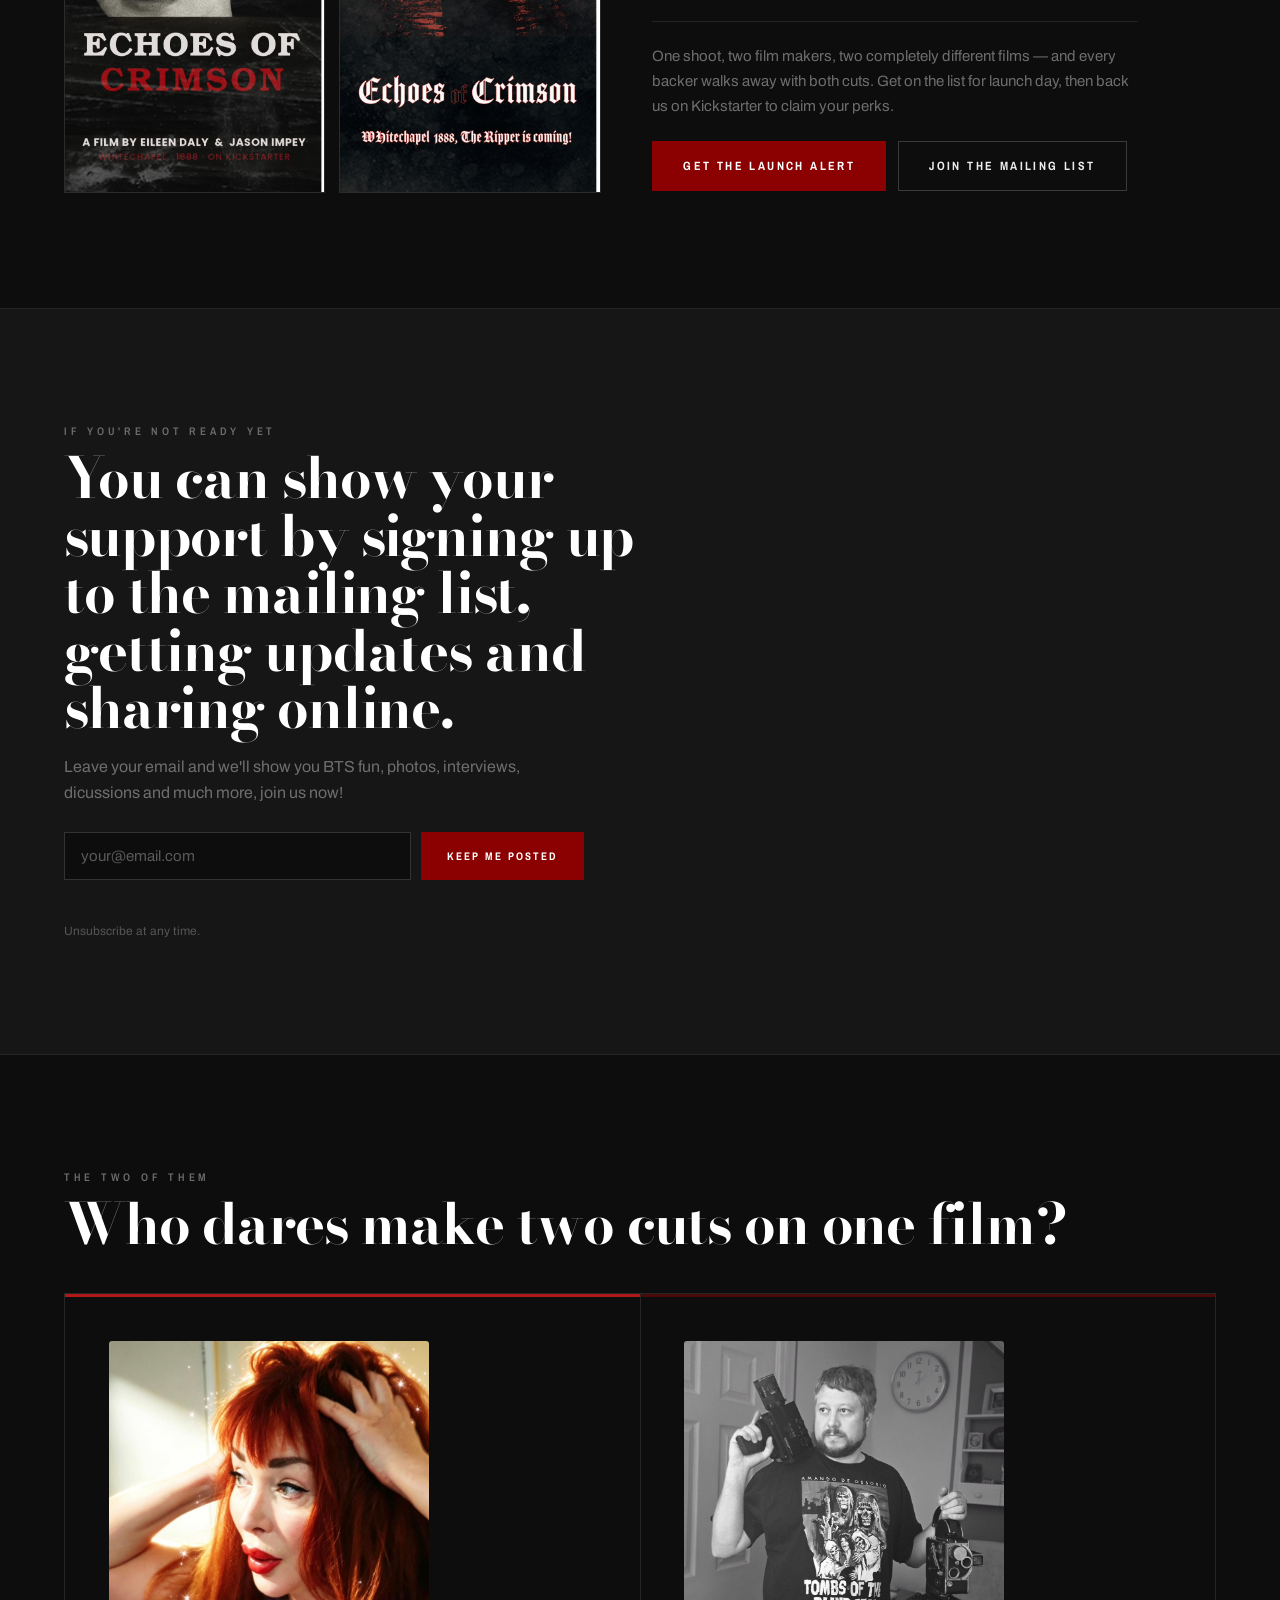
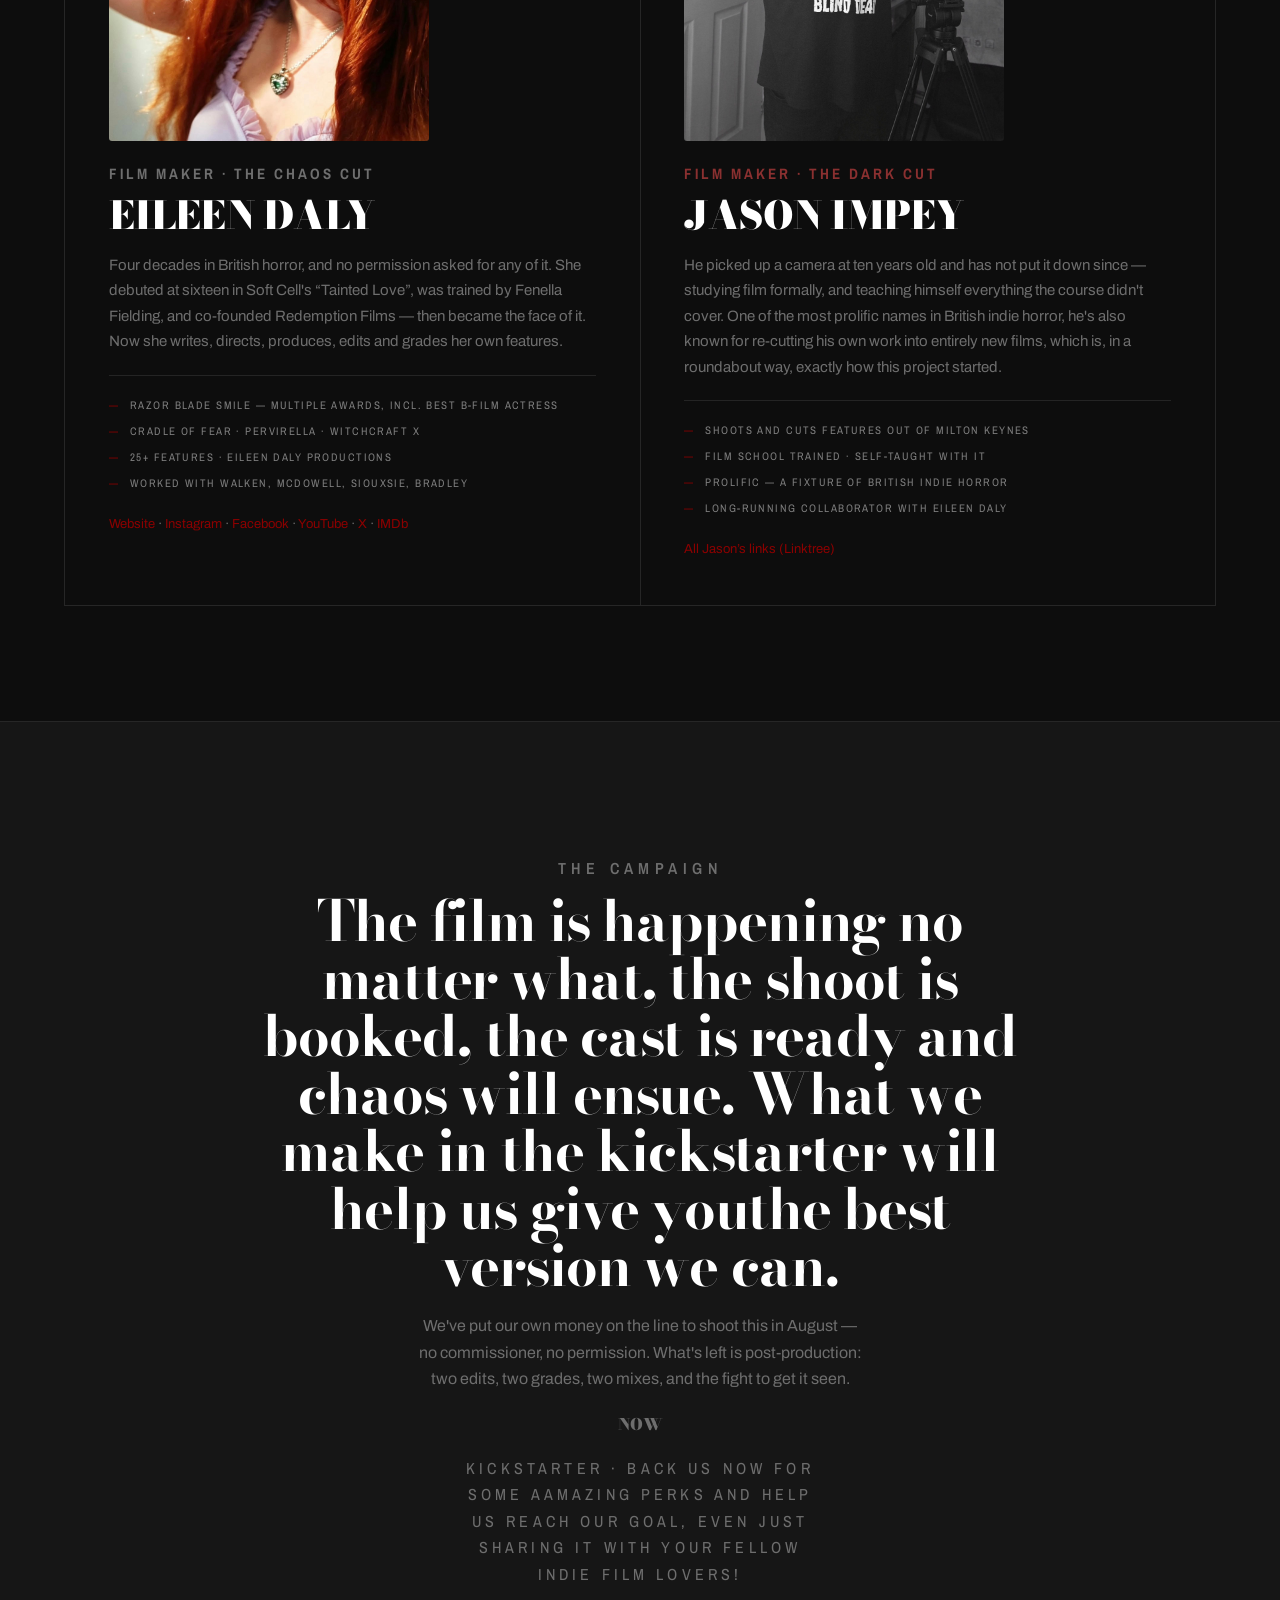
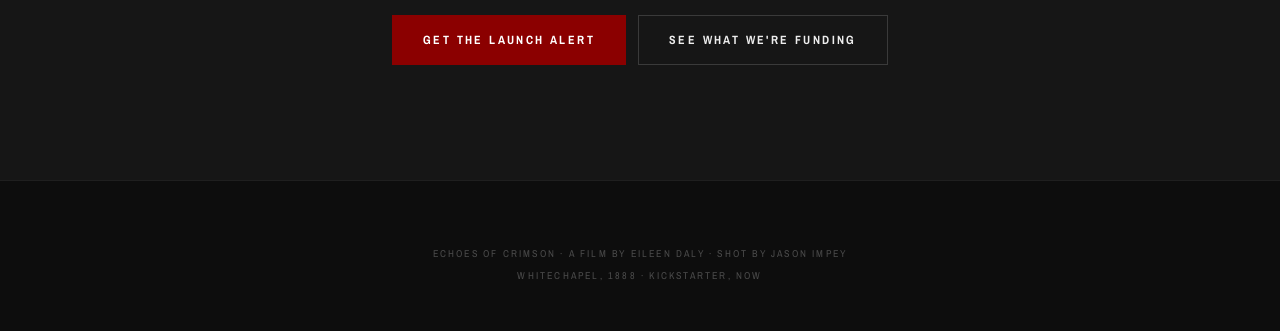
==== commit ac60b050: "Fix spelling in mailing list text Corrected spelling errors in mailing list section." ====
--- a/index.html
+++ b/index.html
@@ -118,8 +118,8 @@
 <section class="capture" id="notify">
   <div class="inner">
     <p class="eyebrow">If you're not ready yet</p>
-    <h2 class="h2">You can show your support by signing up to the mailig list, getting updates and sharing online.</h2>
-    <p class="lede">Leave your email and we'll show you BTS, photos, interviews, dicussions and much more, join us now!</p>
+    <h2 class="h2">You can show your support by signing up to the mailing list, getting updates and sharing online.</h2>
+    <p class="lede">Leave your email and we'll show you BTS fun, photos, interviews, dicussions and much more, join us now!</p>
     <form class="form" id="form" novalidate>
       <input type="email" id="email" name="fields[email]" placeholder="your@email.com" aria-label="Email address" required>
       <input type="hidden" name="ml-submit" value="1">
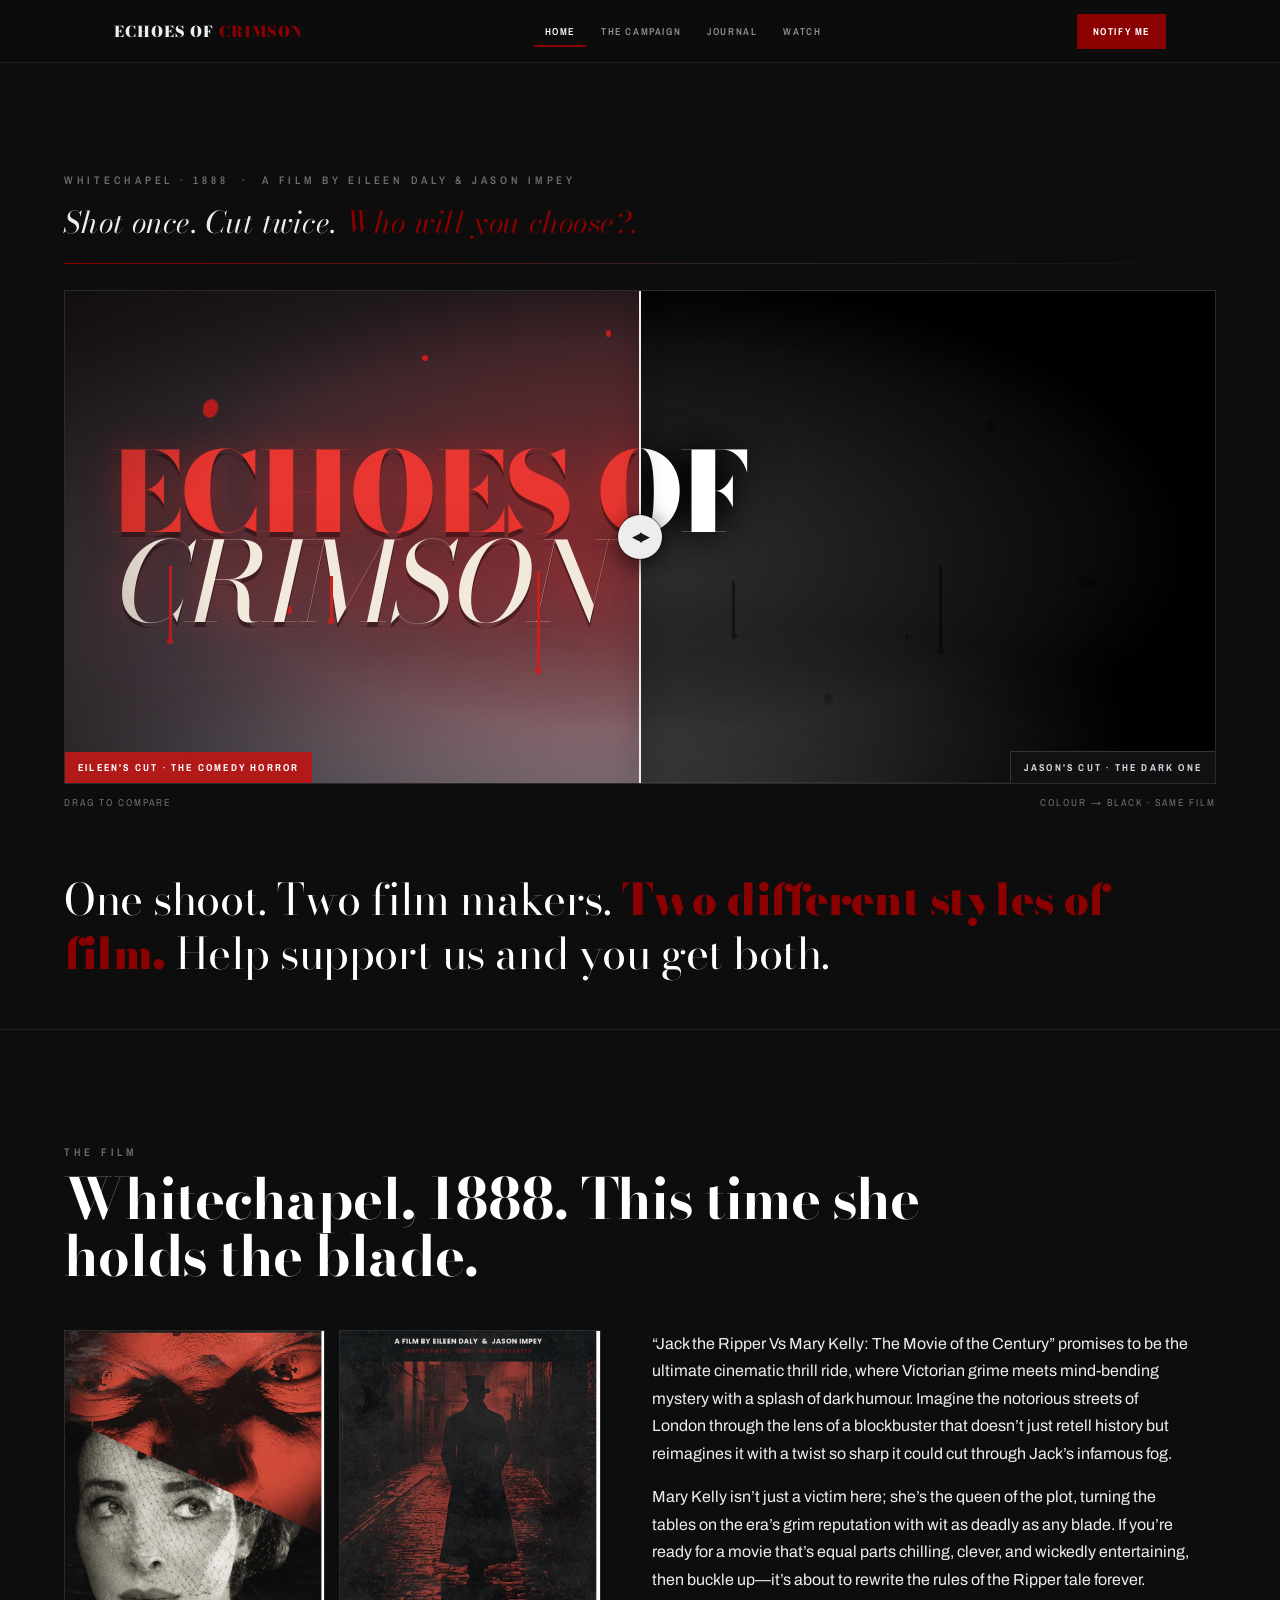
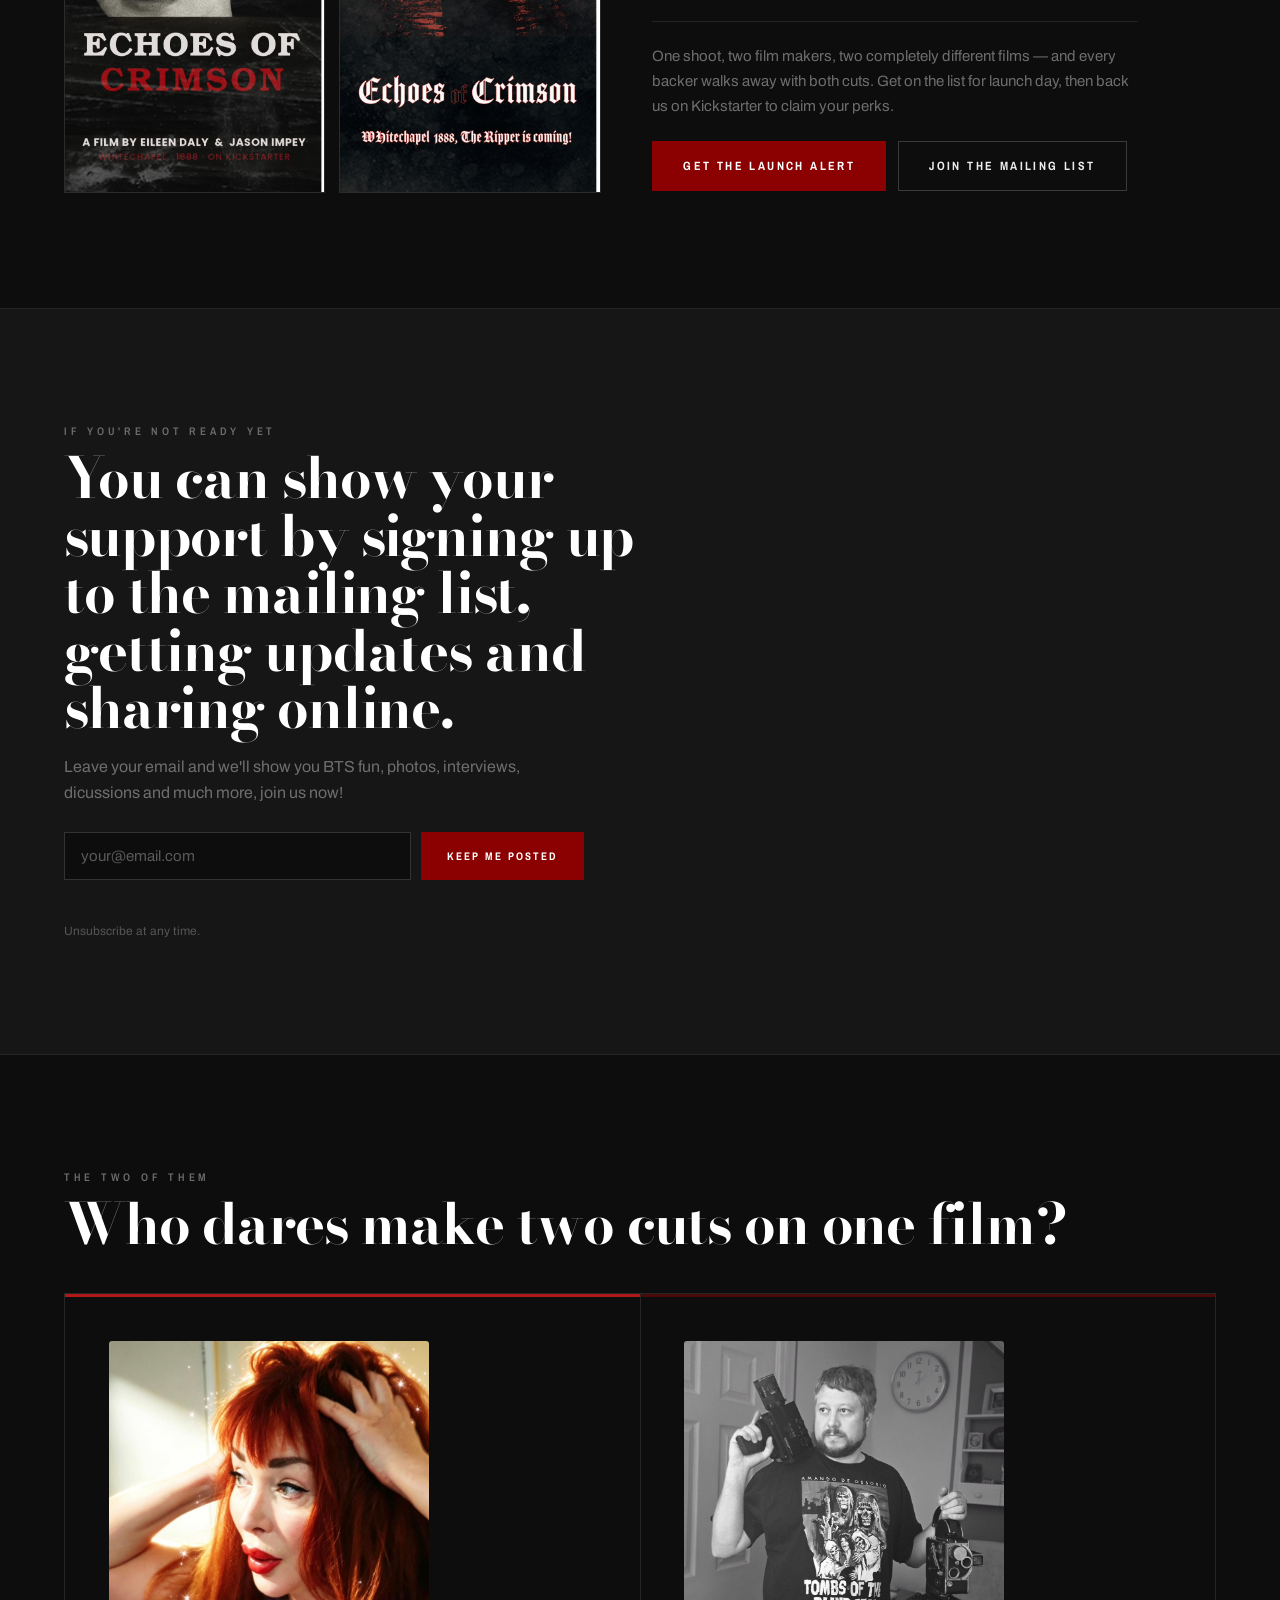
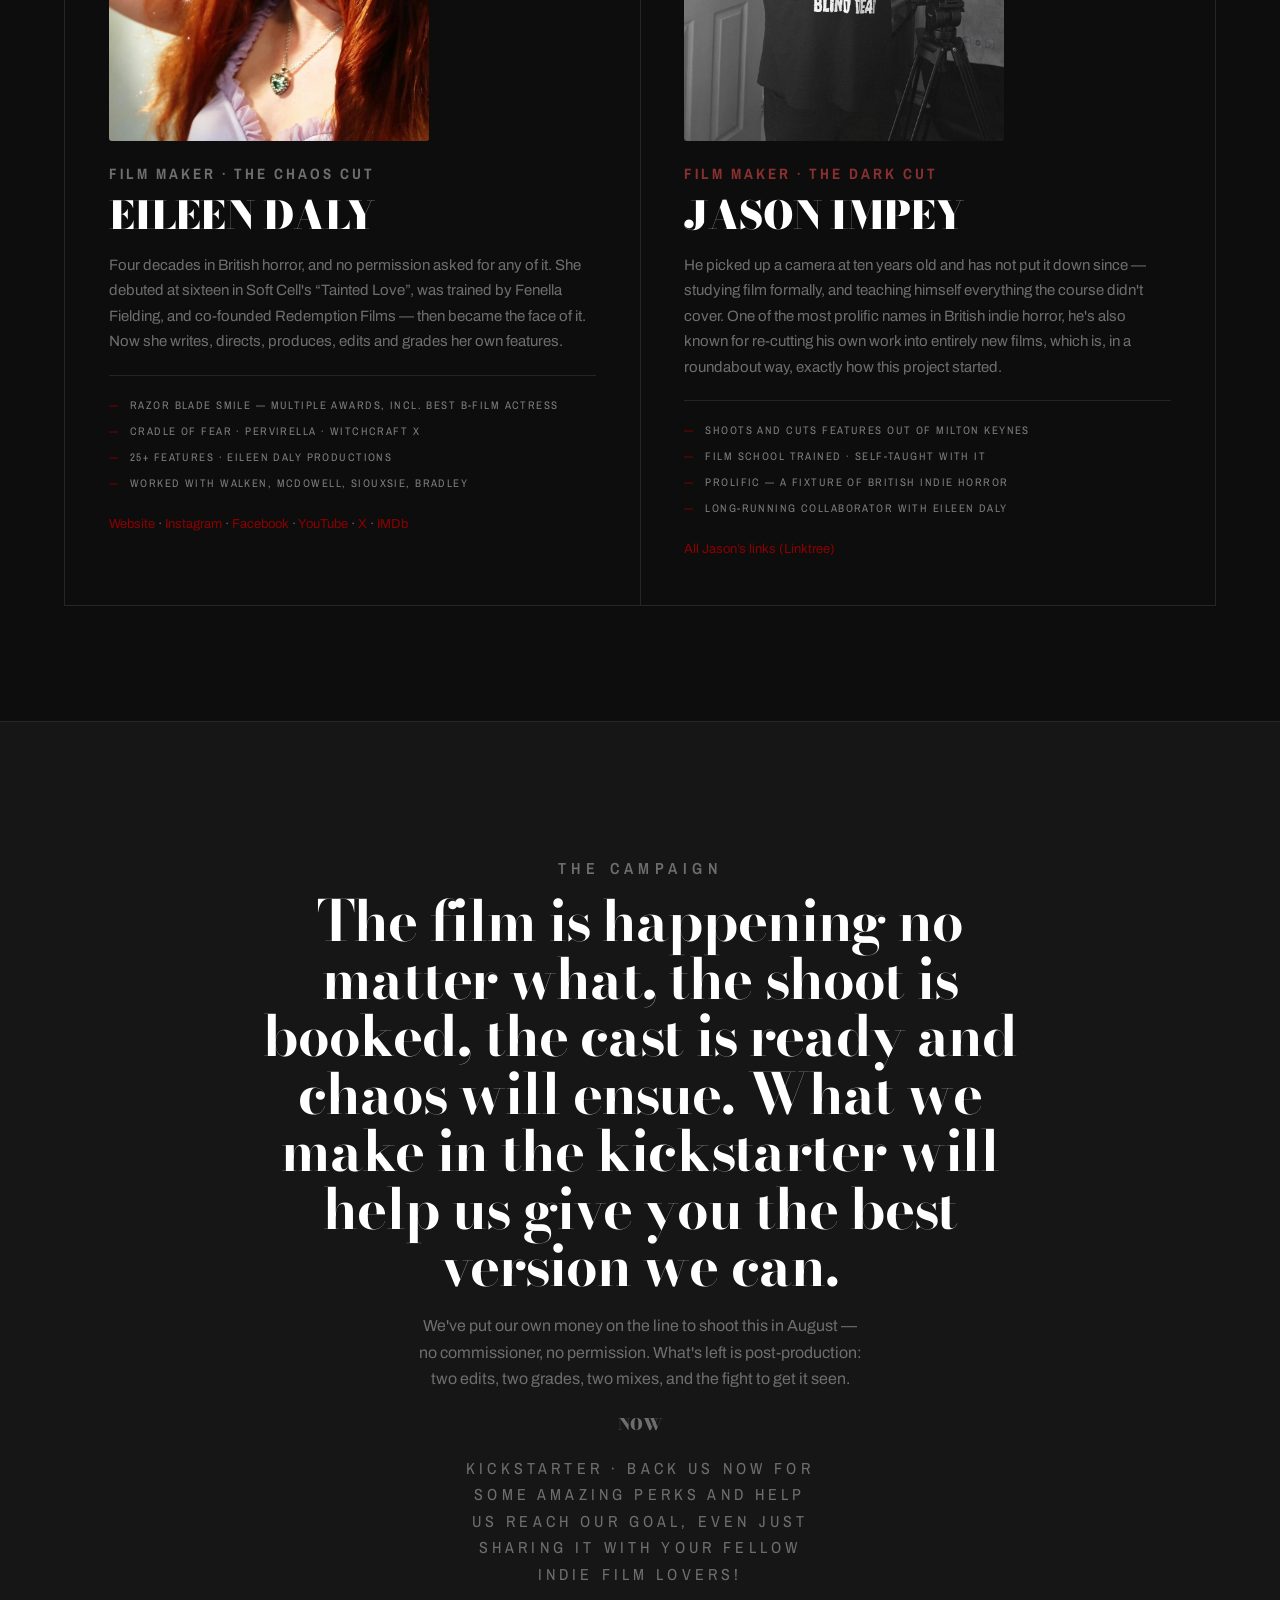
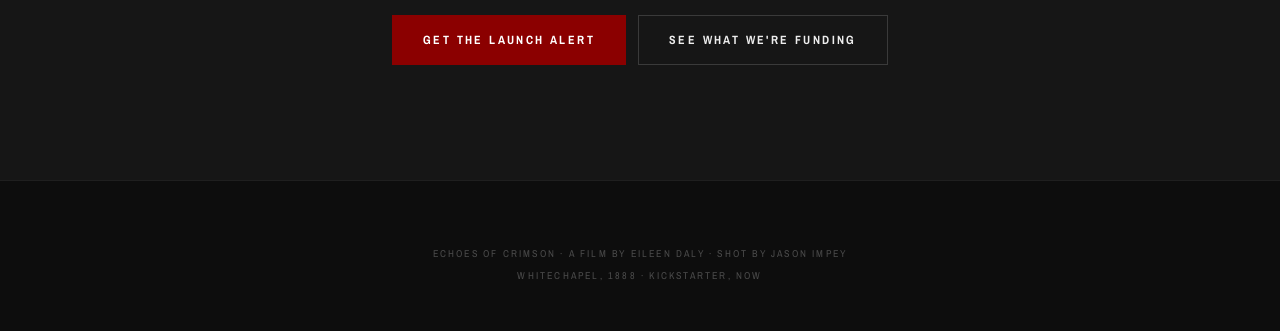
==== commit a1ebc09c: "Update index.html" ====
--- a/index.html
+++ b/index.html
@@ -183,10 +183,10 @@
 <section class="ks">
   <div class="inner">
     <p class="eyebrow">The campaign</p>
-    <h2 class="h2">The film is happening no matter what, the shoot is booked, the cast is ready and chaos will ensue. What we make in the kickstarter will help us give youthe best version we can.</h2>
+    <h2 class="h2">The film is happening no matter what, the shoot is booked, the cast is ready and chaos will ensue. What we make in the kickstarter will help us give you the best version we can.</h2>
     <p>We've put our own money on the line to shoot this in August — no commissioner, no permission. What's left is post‑production: two edits, two grades, two mixes, and the fight to get it seen.</p>
     <p class="when" data-launch-big>Now</p>
-    <p class="ks-note">Kickstarter · Back us now for some aamazing perks and help us reach our goal, even just sharing it with your fellow indie film lovers!</p>
+    <p class="ks-note">Kickstarter · Back us now for some amazing perks and help us reach our goal, even just sharing it with your fellow indie film lovers!</p>
     <div class="cta-row" style="justify-content:center">
       <a class="btn btn-ks btn-lg" data-ks="long" data-ks-fallback="#notify" href="#notify">Get the launch alert</a>
       <a class="btn btn-lg" href="kickstarter.html">See what we're funding</a>
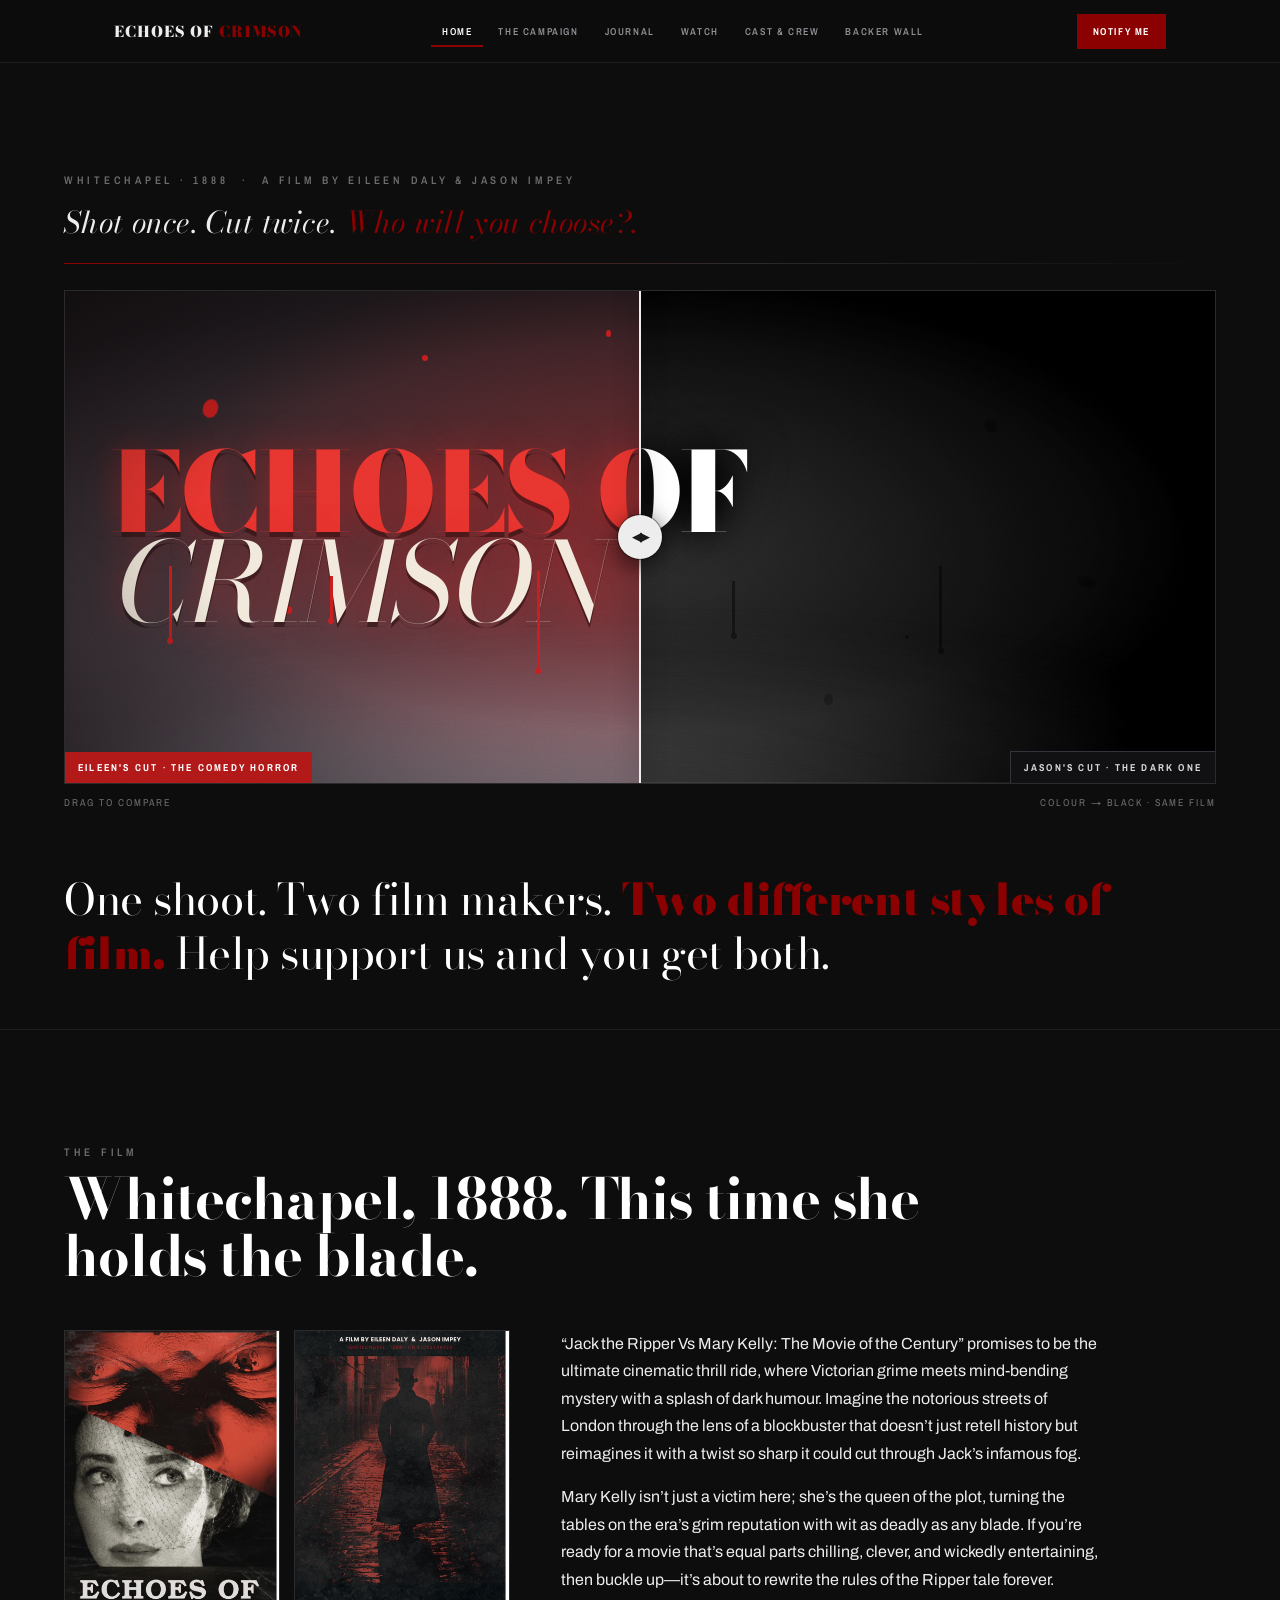
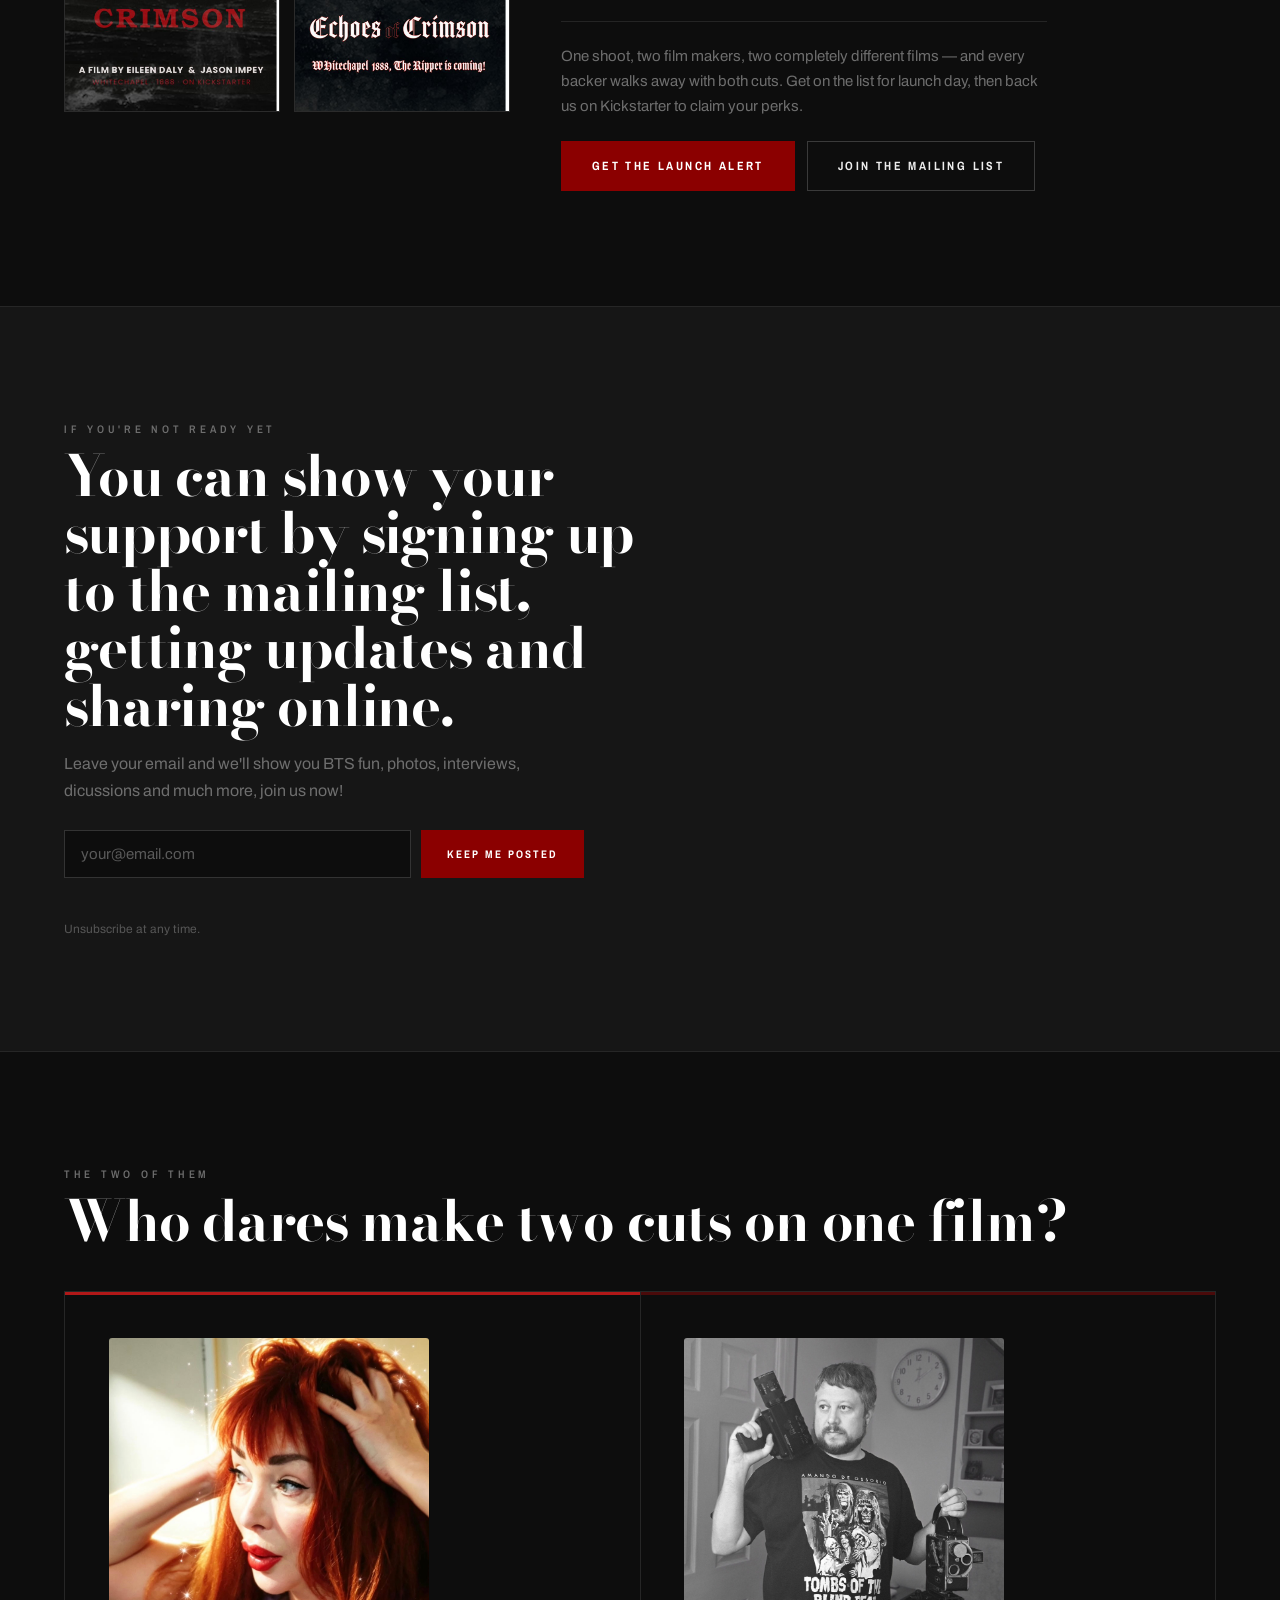
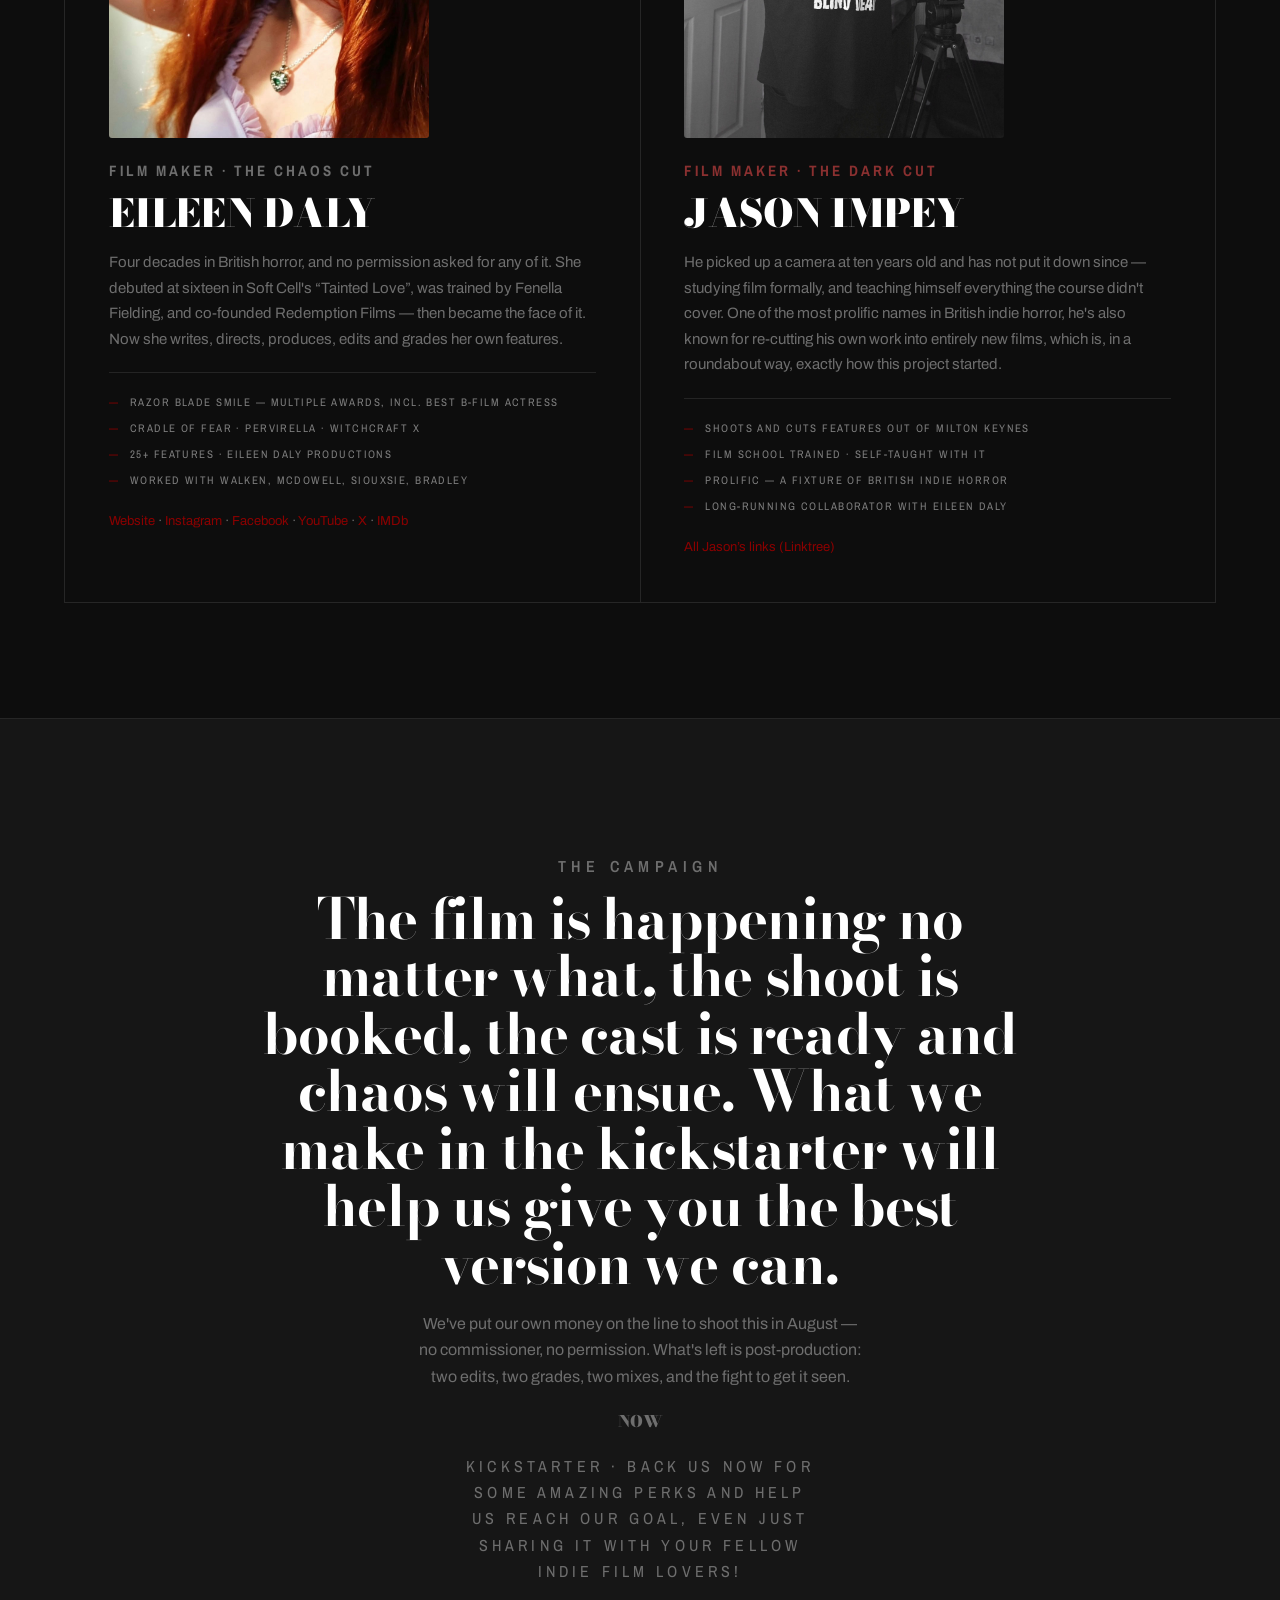
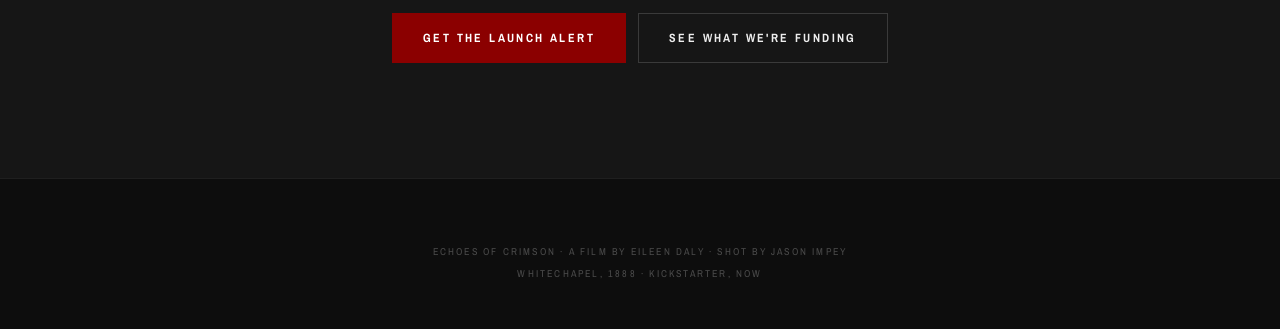
==== commit 49b504ca: "add backer page" ====
--- a/index.html
+++ b/index.html
@@ -19,6 +19,8 @@
       <li><a href="kickstarter.html">The Campaign</a></li>
       <li><a href="journal.html">Journal</a></li>
       <li><a href="watch.html">Watch</a></li>
+      <li><a href="cast.html">Cast &amp; Crew</a></li>
+      <li><a href="backers.html">Backer Wall</a></li>
     </ul>
     <div class="nav-right">
       <ul class="socials"><li data-social="instagram"></li><li data-social="tiktok"></li><li data-social="youtube"></li><li data-social="facebook"></li><li data-social="x"></li></ul>
--- a/style.css
+++ b/style.css
@@ -435,6 +435,40 @@
 .post .body strong{color:var(--grey-lt);font-weight:600}
 @media(max-width:720px){.post{grid-template-columns:1fr;gap:10px}}
 
+/* Journal images — capped by HEIGHT so portrait and landscape both behave.
+   Change the max-height numbers below to resize. Nothing else needed. */
+.shot{margin:22px 0;max-width:100%}
+.shot img{
+  max-width:100%;max-height:520px;
+  width:auto;height:auto;display:block;
+  border:1px solid #2b2b2b;border-radius:2px;
+}
+.shot figcaption{
+  font-family:var(--util);text-transform:uppercase;letter-spacing:.12em;
+  font-size:10px;color:#6a6a6a;margin-top:9px;line-height:1.6;
+}
+.gallery{
+  display:grid;grid-template-columns:repeat(3,1fr);
+  gap:10px;margin:22px 0;max-width:560px;
+}
+.gallery img{
+  width:100%;aspect-ratio:3/4;object-fit:cover;
+  display:block;border:1px solid #2b2b2b;border-radius:2px;
+}
+.gallery-2{grid-template-columns:repeat(2,1fr);max-width:420px}
+.gallery-2 img{aspect-ratio:1/1.414}
+.shot-wide{max-width:620px}
+.shot-wide img{max-height:none;width:100%}
+.post .body h3.sub{
+  font-family:var(--display);font-weight:700;font-size:19px;
+  color:var(--white);margin-top:30px;line-height:1.2;
+}
+
+@media(max-width:720px){
+  .shot img{max-height:340px}
+  .gallery{max-width:100%;gap:7px}
+}
+
 /* ---------- watch ---------- */
 .vids{display:grid;grid-template-columns:repeat(auto-fit,minmax(310px,1fr));gap:26px;margin-top:8px}
 .vid figure{border:1px solid #242424;background:var(--panel)}
@@ -462,12 +496,12 @@
 .film .h2{max-width:26ch}
 .film-grid{
   display:grid;
-  grid-template-columns:1fr 1.05fr;
+  grid-template-columns:minmax(0,.68fr) minmax(0,1fr);
   gap:clamp(28px,4vw,56px);
   margin-top:44px;
   align-items:start;
 }
-.posters{display:grid;grid-template-columns:1fr 1fr;gap:14px}
+.posters{display:grid;grid-template-columns:1fr 1fr;gap:14px;max-width:460px}
 .poster{
   border:1px solid #2b2b2b;
   background:var(--panel);
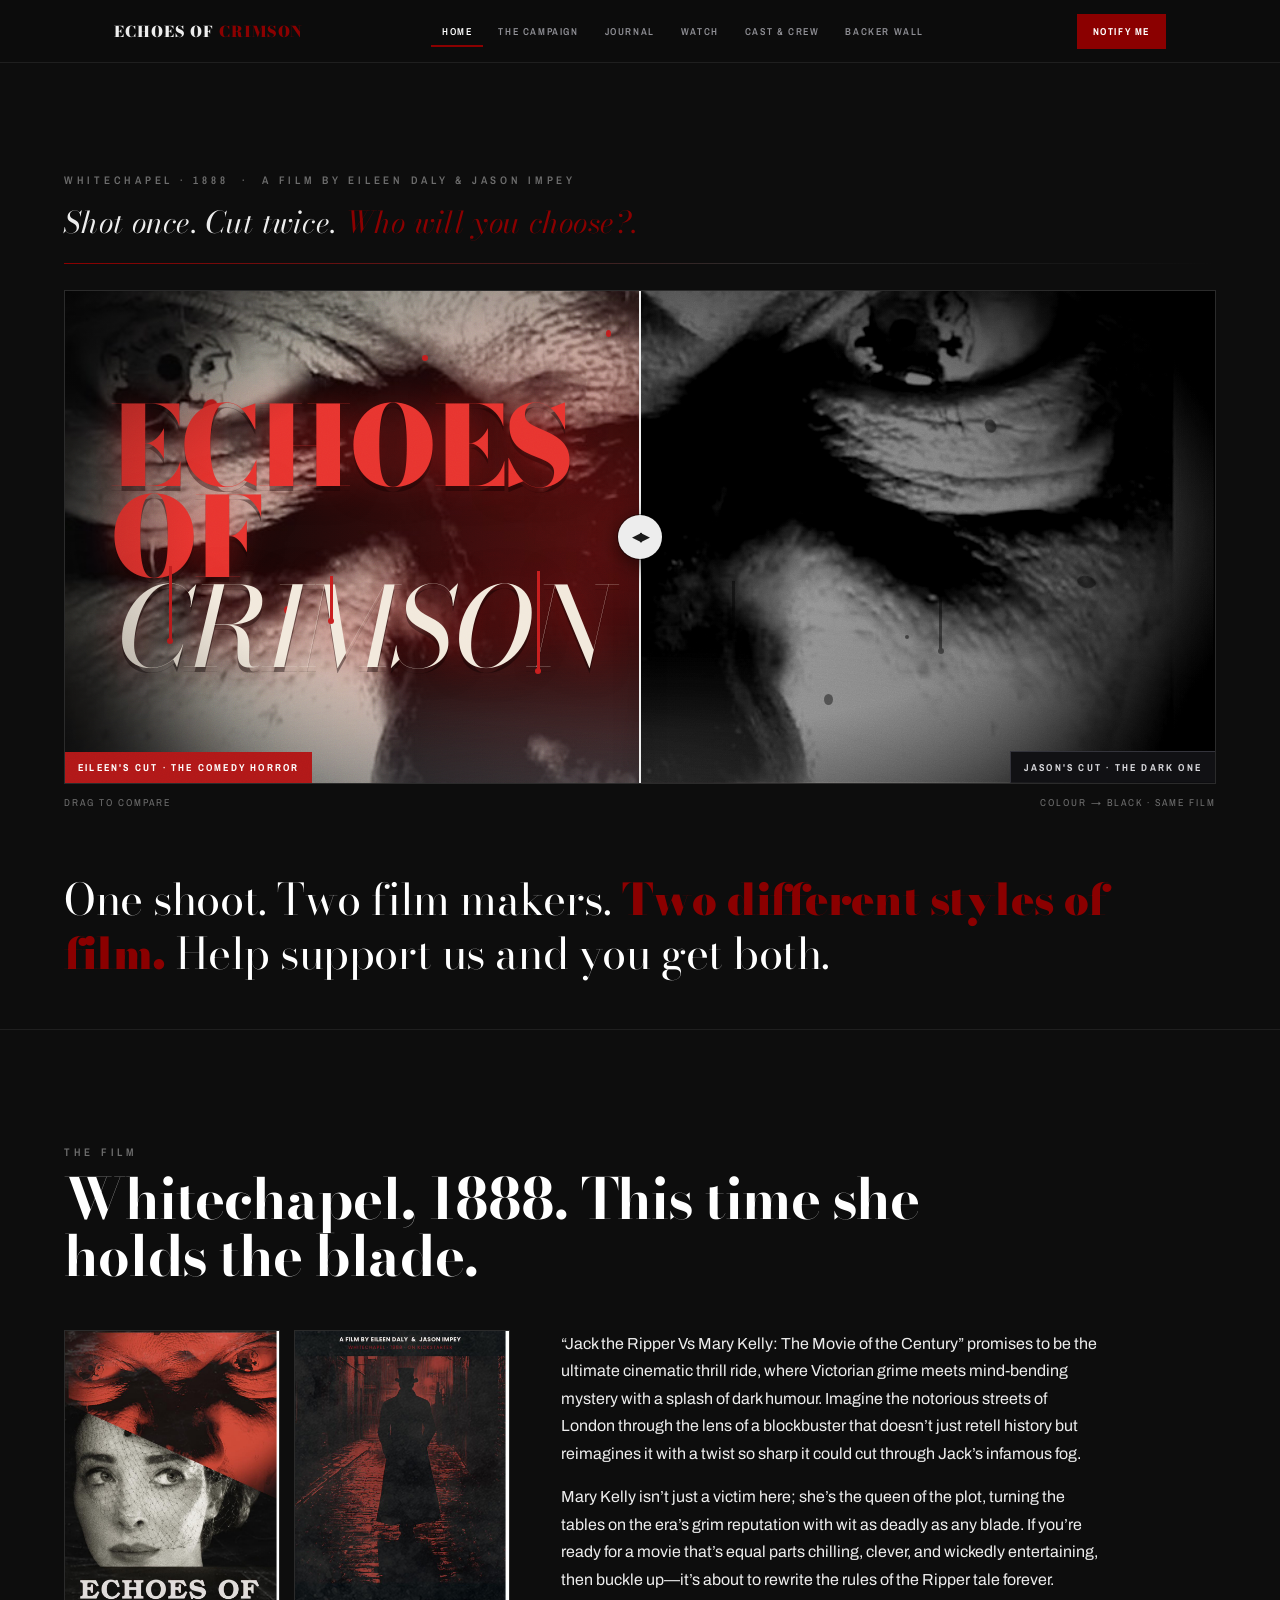
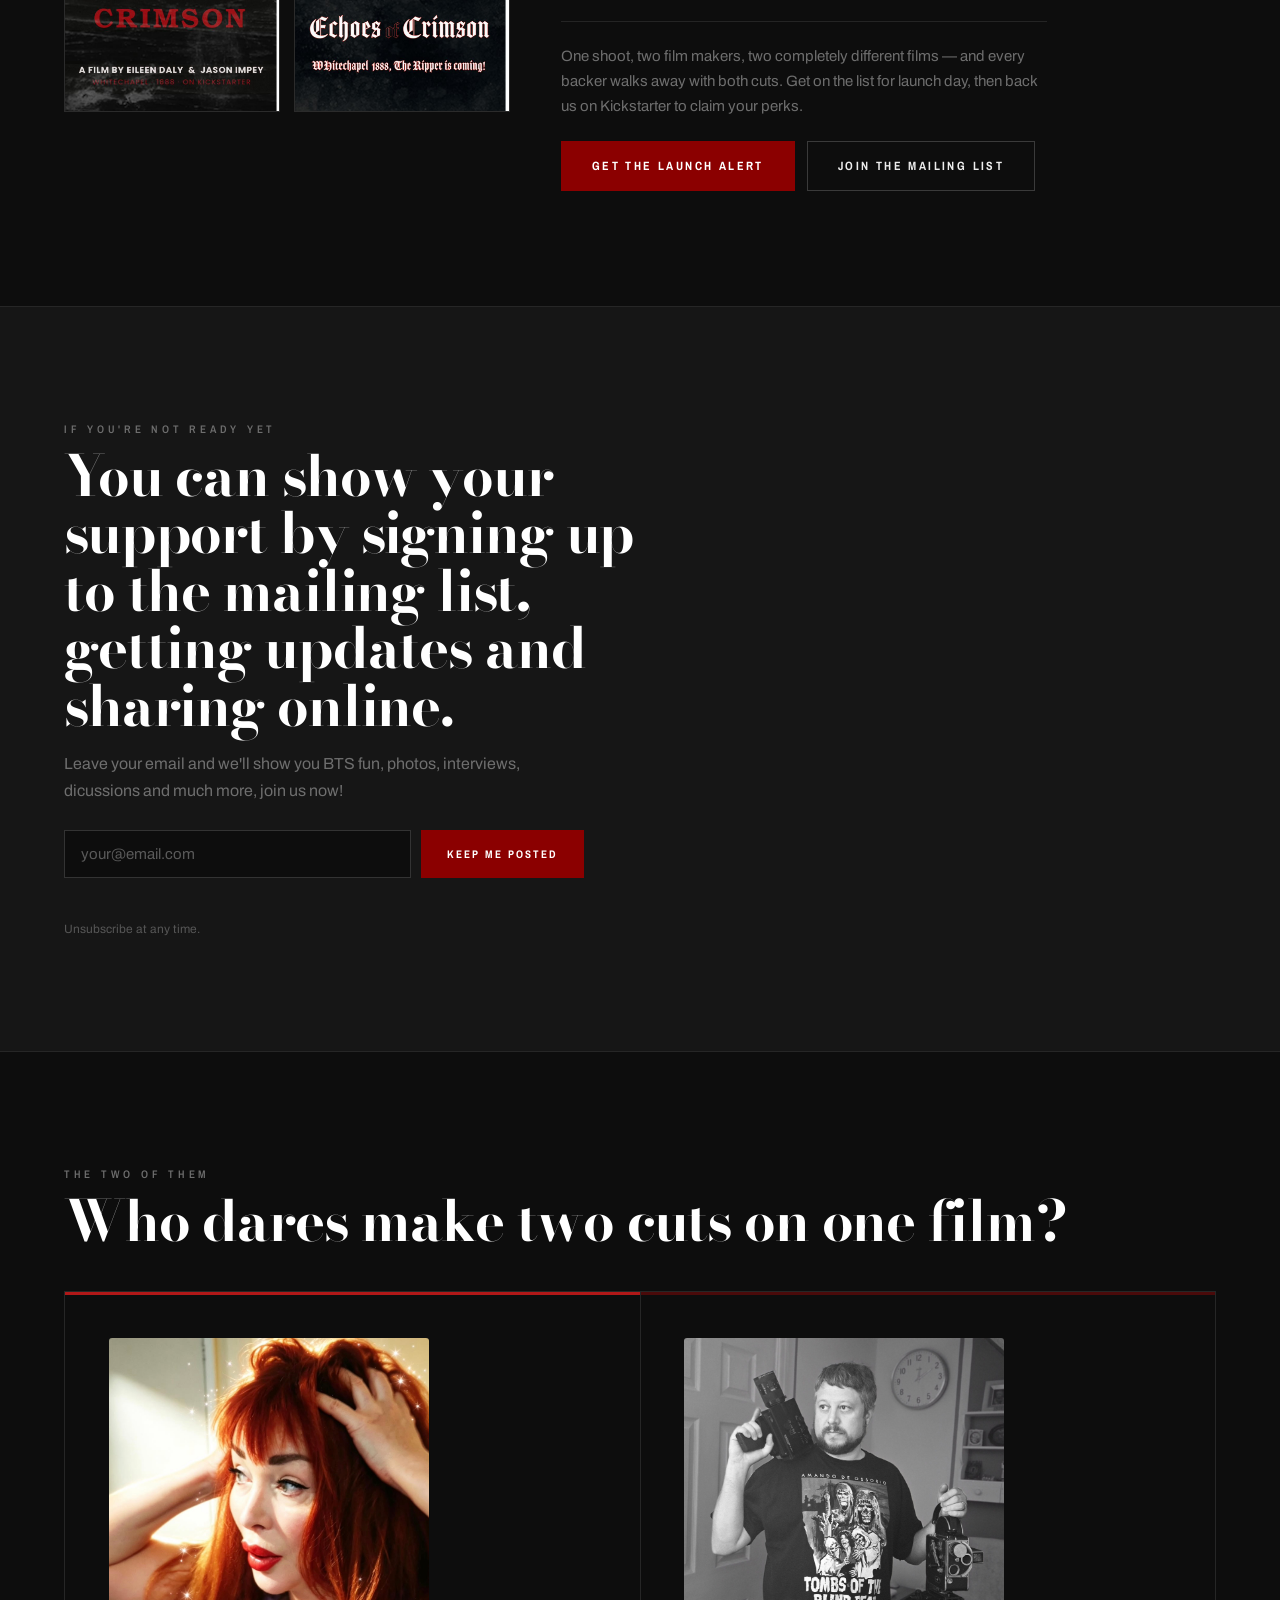
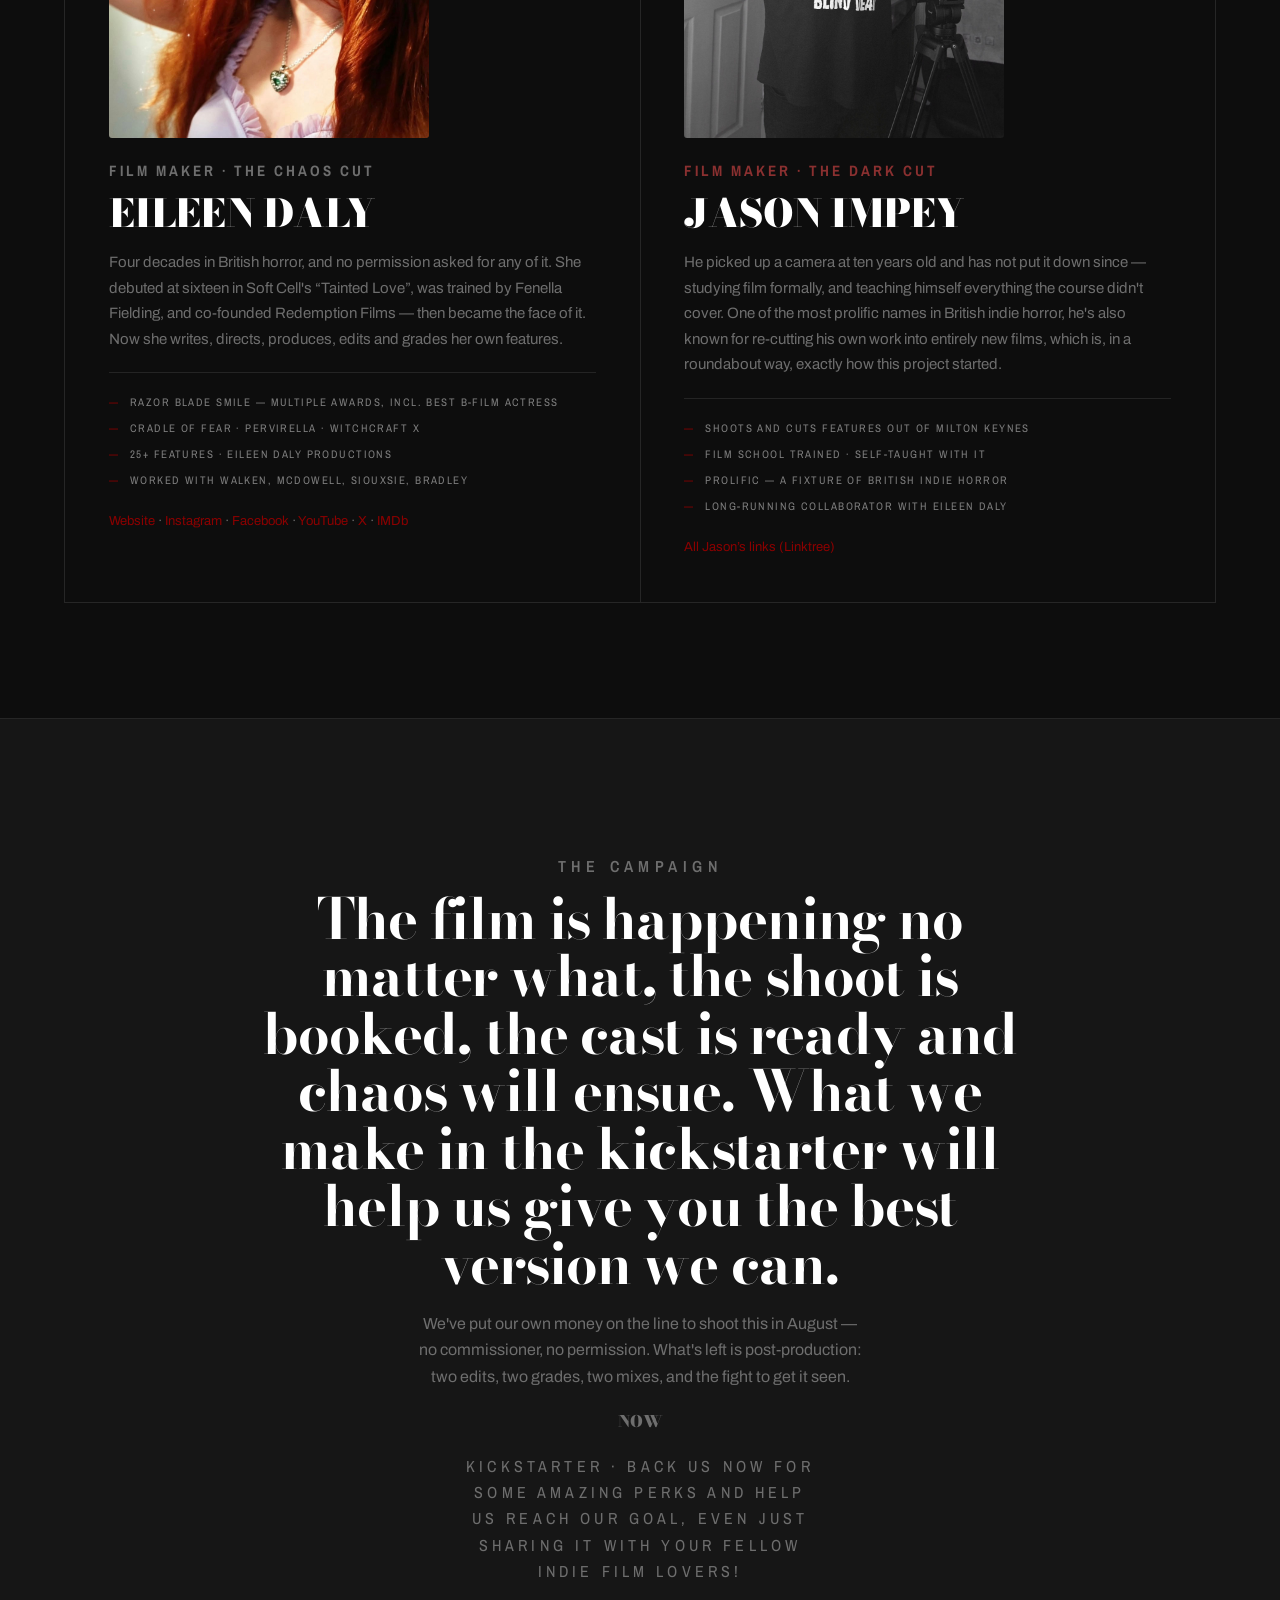
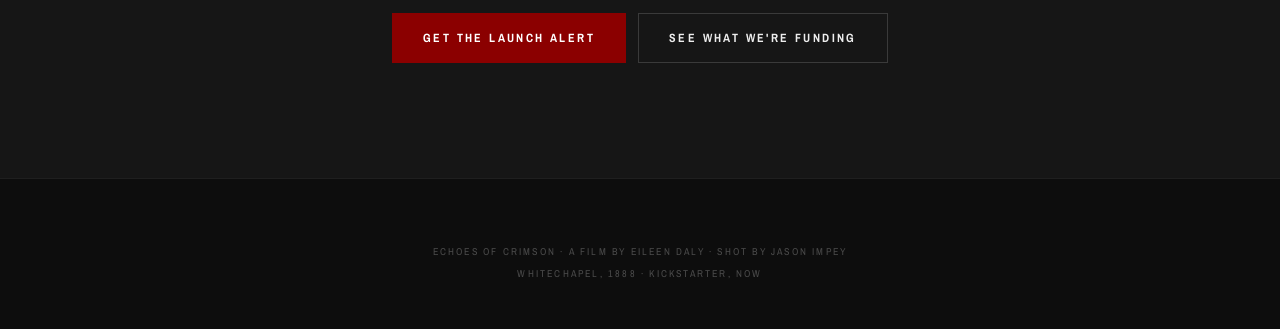
==== commit 4db54c68: "Update title structure in index.html" ====
--- a/index.html
+++ b/index.html
@@ -7,7 +7,7 @@
 <meta name="description" content="A Jack the Ripper film cut two ways. Eileen Daly's version and Jason Impey's version. Every backer gets both.">
 <link rel="preconnect" href="https://fonts.googleapis.com">
 <link rel="preconnect" href="https://fonts.gstatic.com" crossorigin>
-<link href="https://fonts.googleapis.com/css2?family=Bodoni+Moda:ital,opsz,wght@0,6..96,400;0,6..96,700;0,6..96,900;1,6..96,400&family=Archivo:wght@400;500;600;700&family=Archivo+Narrow:wght@400;600;700&display=swap" rel="stylesheet">
+<link href="https://fonts.googleapis.com/css2?family=Bodoni+Moda:ital,opsz,wght@0,6..96,400;0,6..96,700;0,6..96,900;1,6..96,400&family=Archivo:wght@400;500;600;700&family=Archivo+Narrow:wght@400;600;700&family=UnifrakturMaguntia&family=Pirata+One&display=swap" rel="stylesheet">
 <link rel="stylesheet" href="style.css">
 </head>
 <body>
@@ -45,7 +45,7 @@
         <div class="scene">
           <div class="field"></div>
           <div class="splat"><i></i><i></i><i></i><i></i><i></i><i></i><i></i><i></i></div>
-          <h1 class="titleblock"><span class="l1">Echoes of</span><span class="l2">Crimson</span></h1>
+          <h1 class="titleblock"><span class="l1">Echoes</span><span class="of">of</span><span class="l2">Crimson</span></h1>
           <div class="drips"><i></i><i></i><i></i><i></i><i></i></div>
           <div class="fog"></div>
           <div class="fog b"></div>
@@ -59,7 +59,7 @@
         <div class="scene">
           <div class="field"></div>
           <div class="splat"><i></i><i></i><i></i><i></i><i></i><i></i><i></i><i></i></div>
-          <div class="titleblock" aria-hidden="true"><span class="l1">Echoes of</span><span class="l2">Crimson</span></div>
+          <div class="titleblock" aria-hidden="true"><span class="l1">Echoes</span><span class="of">of</span><span class="l2">Crimson</span></div>
           <div class="drips"><i></i><i></i><i></i><i></i><i></i></div>
           <div class="fog"></div>
           <div class="fog b"></div>
--- a/style.css
+++ b/style.css
@@ -93,11 +93,12 @@
 .pane.eileen .field{
   background:
     radial-gradient(72% 96% at 50% 52%, rgba(200,30,30,.42) 0%, transparent 62%),
-    radial-gradient(120% 120% at 50% 120%, #7d6f77 0%, #4a3f46 44%, #241d21 100%);
+    url("slider-eyes.jpg") center 30% / cover no-repeat;
 }
 .pane.jason .field{
   background:
-    radial-gradient(78% 100% at 50% 54%, #3c3c42 0%, #202024 46%, #0b0b0d 100%);
+    radial-gradient(78% 100% at 50% 54%, rgba(60,60,66,.28) 0%, rgba(11,11,13,.62) 100%),
+    url("slider-eyes.jpg") center 30% / cover no-repeat;
 }
 
 /* eileen: it splatters. jason: it doesn't. */
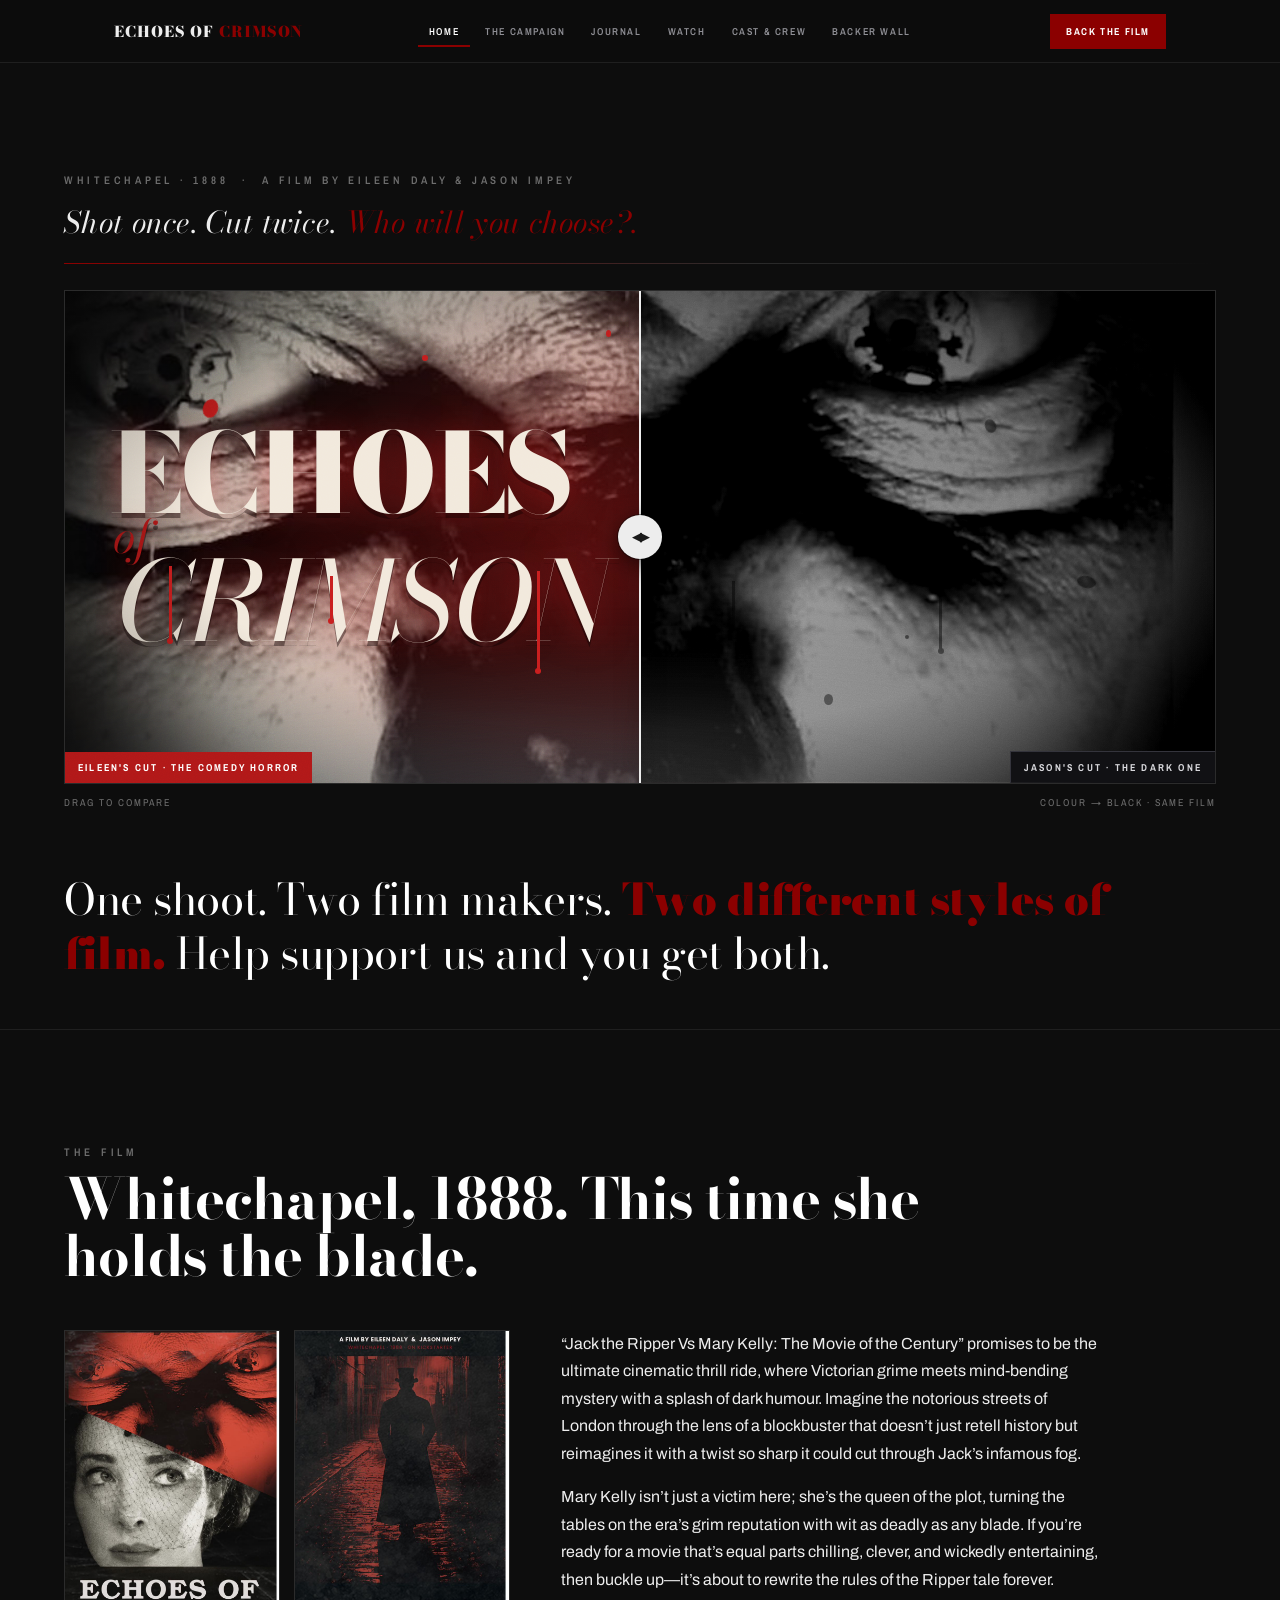
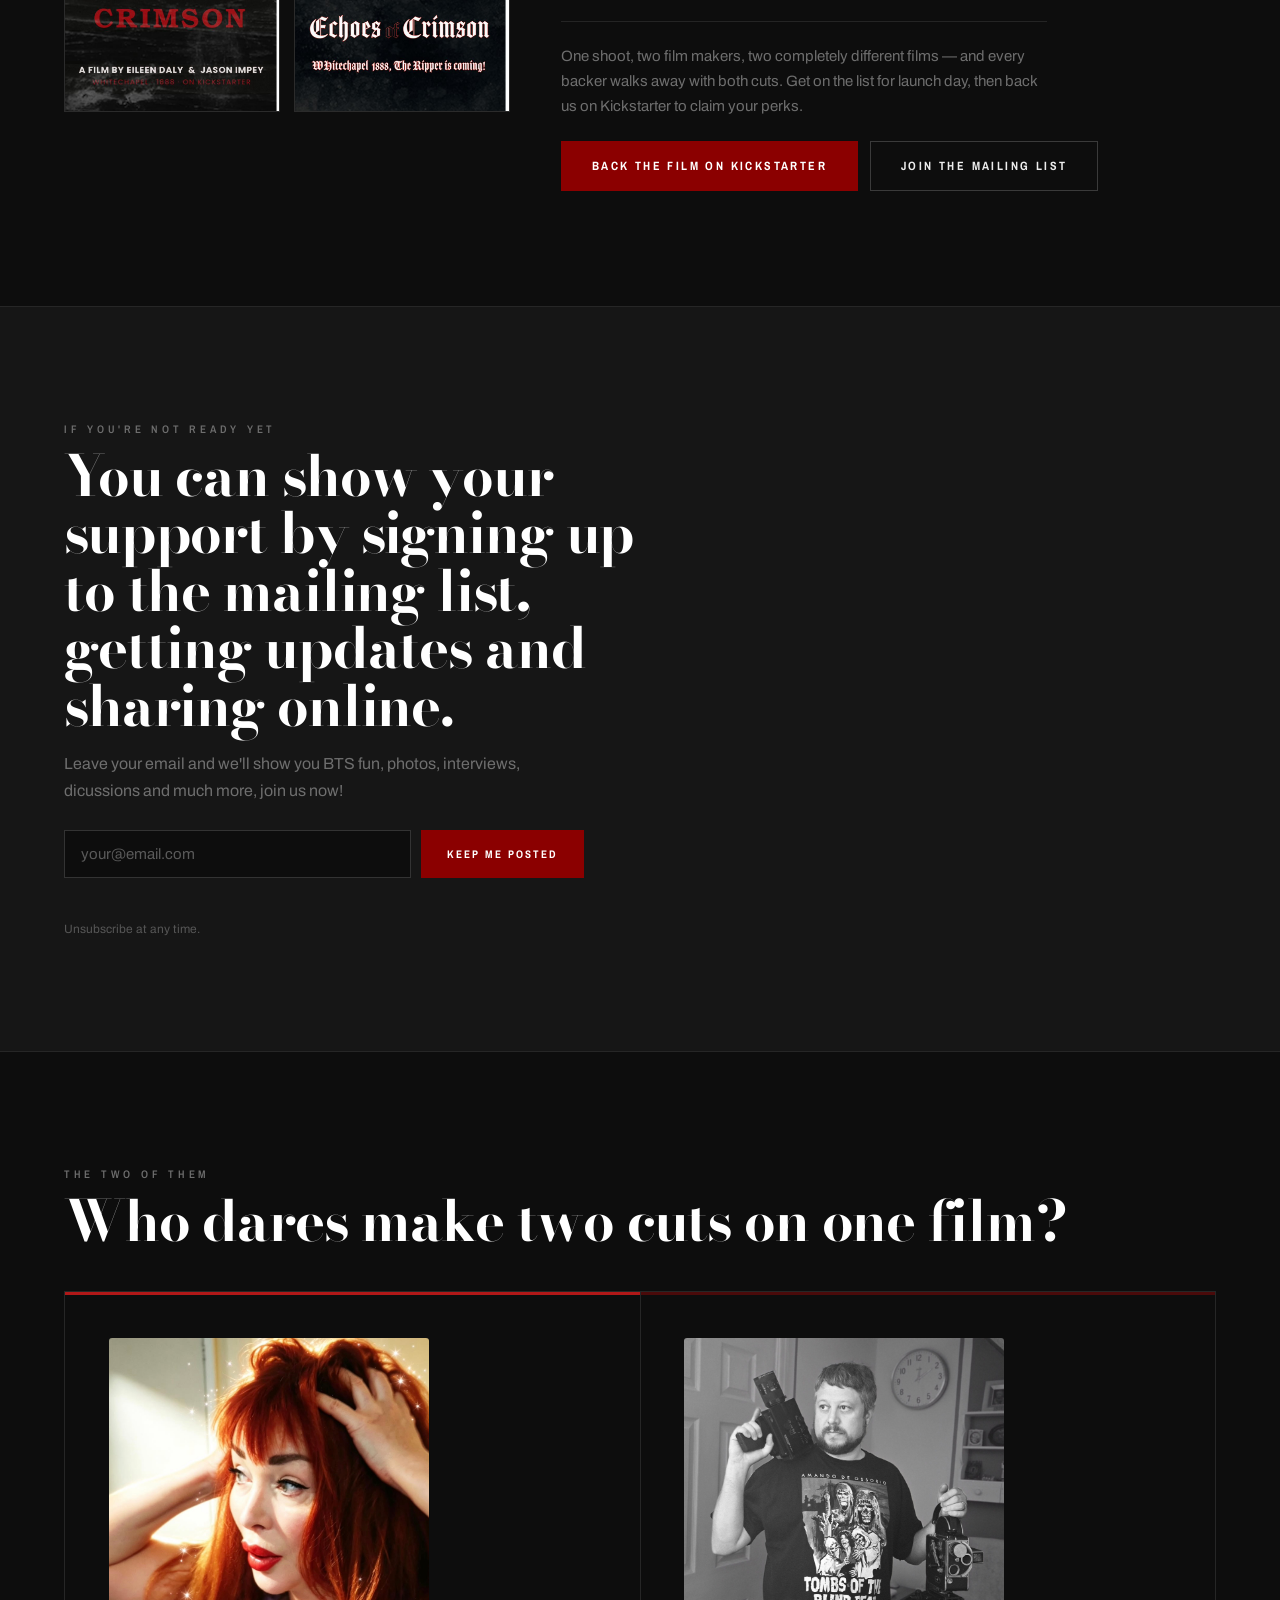
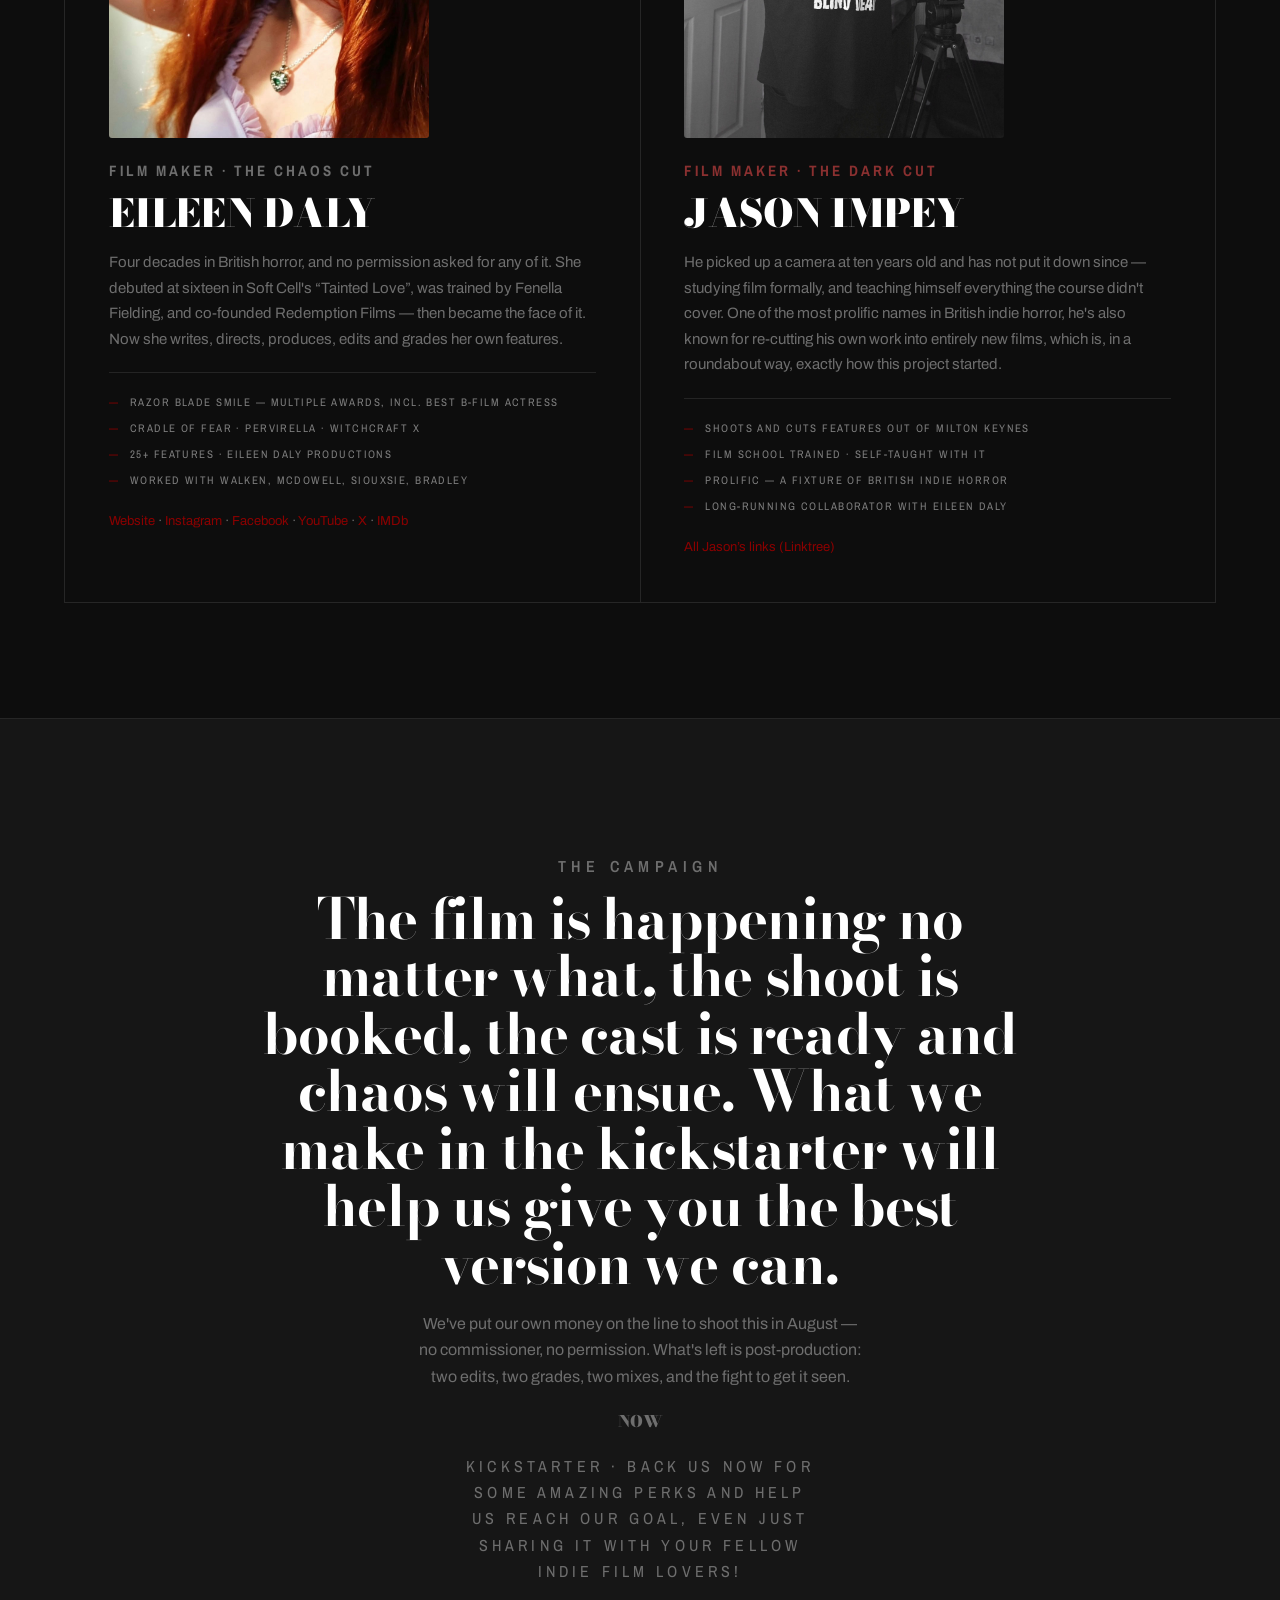
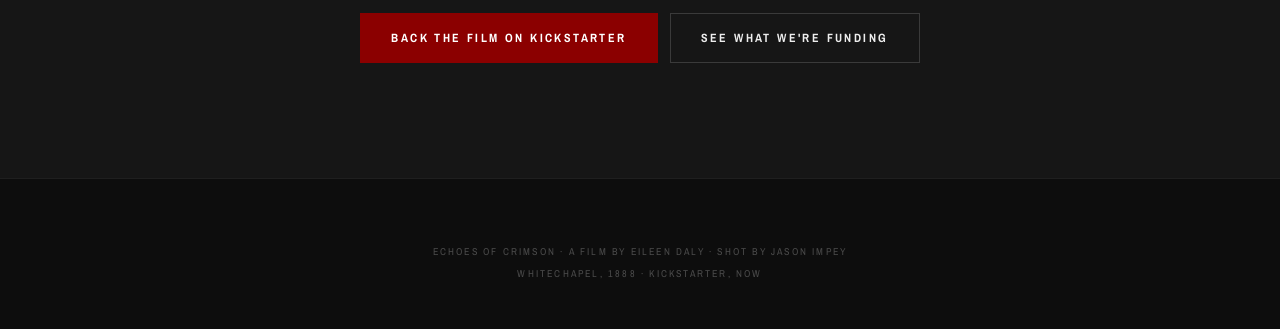
==== commit c47b7e21: "Add files via upload" ====
--- a/index.html
+++ b/index.html
@@ -7,7 +7,7 @@
 <meta name="description" content="A Jack the Ripper film cut two ways. Eileen Daly's version and Jason Impey's version. Every backer gets both.">
 <link rel="preconnect" href="https://fonts.googleapis.com">
 <link rel="preconnect" href="https://fonts.gstatic.com" crossorigin>
-<link href="https://fonts.googleapis.com/css2?family=Bodoni+Moda:ital,opsz,wght@0,6..96,400;0,6..96,700;0,6..96,900;1,6..96,400&family=Archivo:wght@400;500;600;700&family=Archivo+Narrow:wght@400;600;700&family=UnifrakturMaguntia&family=Pirata+One&display=swap" rel="stylesheet">
+<link href="https://fonts.googleapis.com/css2?family=Bodoni+Moda:ital,opsz,wght@0,6..96,400;0,6..96,700;0,6..96,900;1,6..96,400&family=Archivo:wght@400;500;600;700&family=Archivo+Narrow:wght@400;600;700&display=swap" rel="stylesheet">
 <link rel="stylesheet" href="style.css">
 </head>
 <body>
--- a/style.css
+++ b/style.css
@@ -130,18 +130,24 @@
   font-size:clamp(34px,8.6vw,124px);
   z-index:2;
 }
+.titleblock .of{
+  font-style:italic;font-weight:400;
+  font-size:.42em;letter-spacing:.02em;
+  text-transform:lowercase;
+  padding-left:.06em;
+}
 .titleblock .l2{font-style:italic;font-weight:400;letter-spacing:-.012em;padding-left:.06em}
 
 .pane.eileen .titleblock{
-  color:#E8342F;
+  color:#F2E9DC;
   text-shadow:0 0 34px rgba(200,30,30,.5), 0 5px 0 rgba(0,0,0,.42);
 }
-.pane.eileen .titleblock .l2{color:#F2E9DC}
+.pane.eileen .titleblock .of{color:#B01818}
 .pane.jason .titleblock{
   color:#E9E9EC;
   text-shadow:0 0 40px rgba(0,0,0,.9);
 }
-.pane.jason .titleblock .l2{color:#75757c}
+.pane.jason .titleblock .of{color:#75757c}
 
 /* it drips off the letters. only on her side. */
 .drips{position:absolute;inset:0;z-index:3;pointer-events:none}
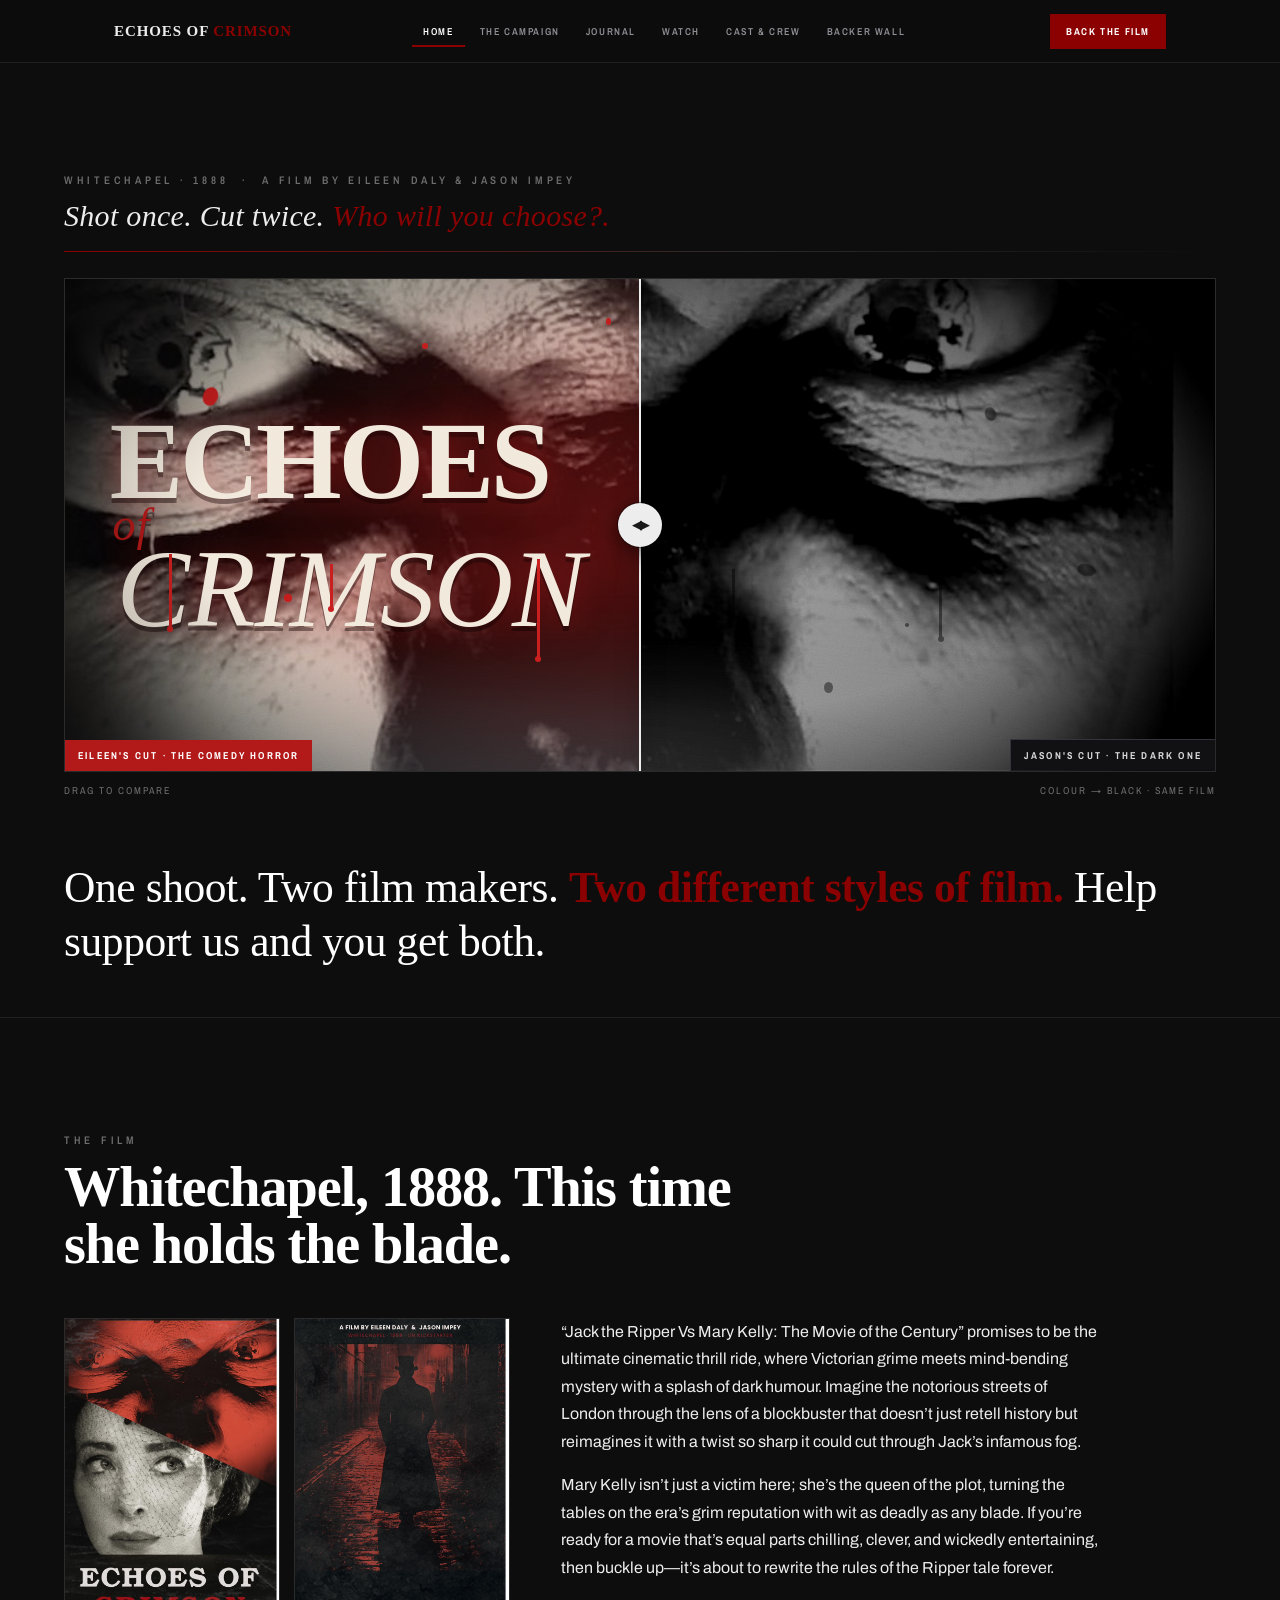
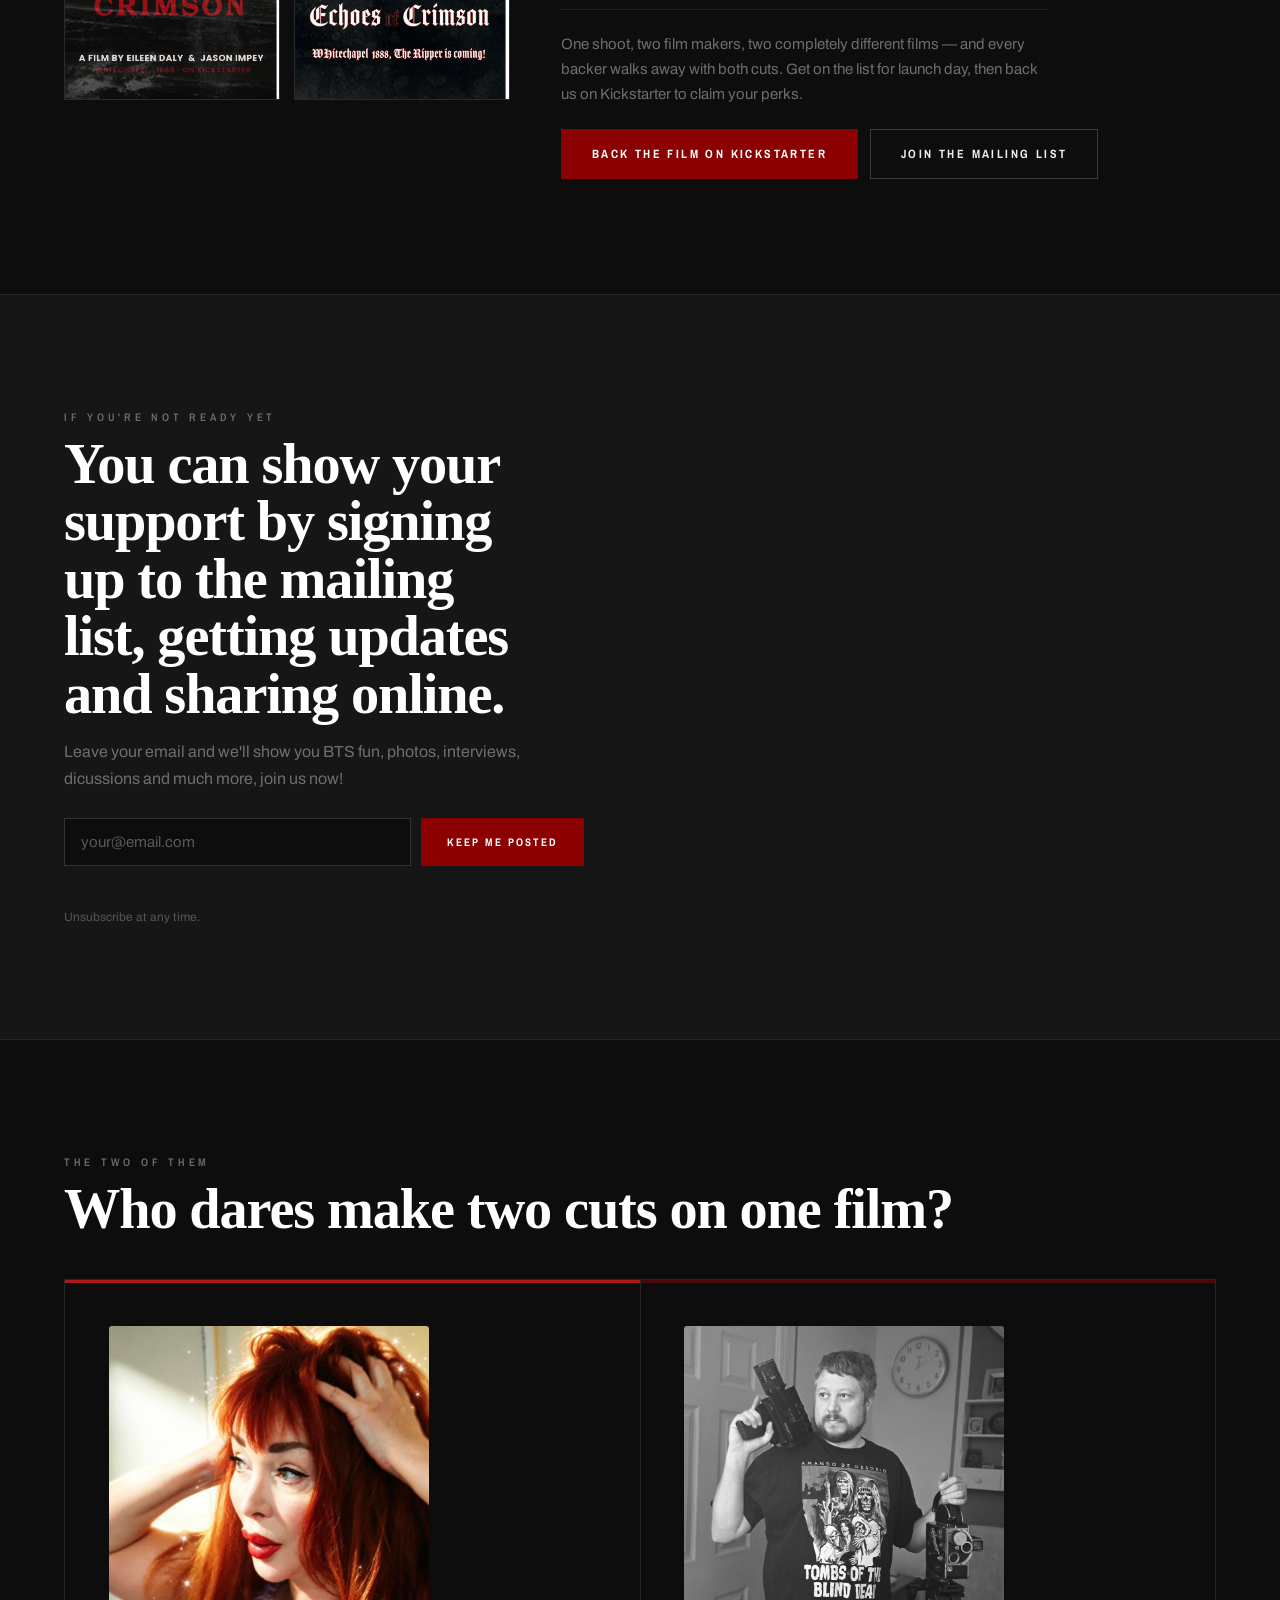
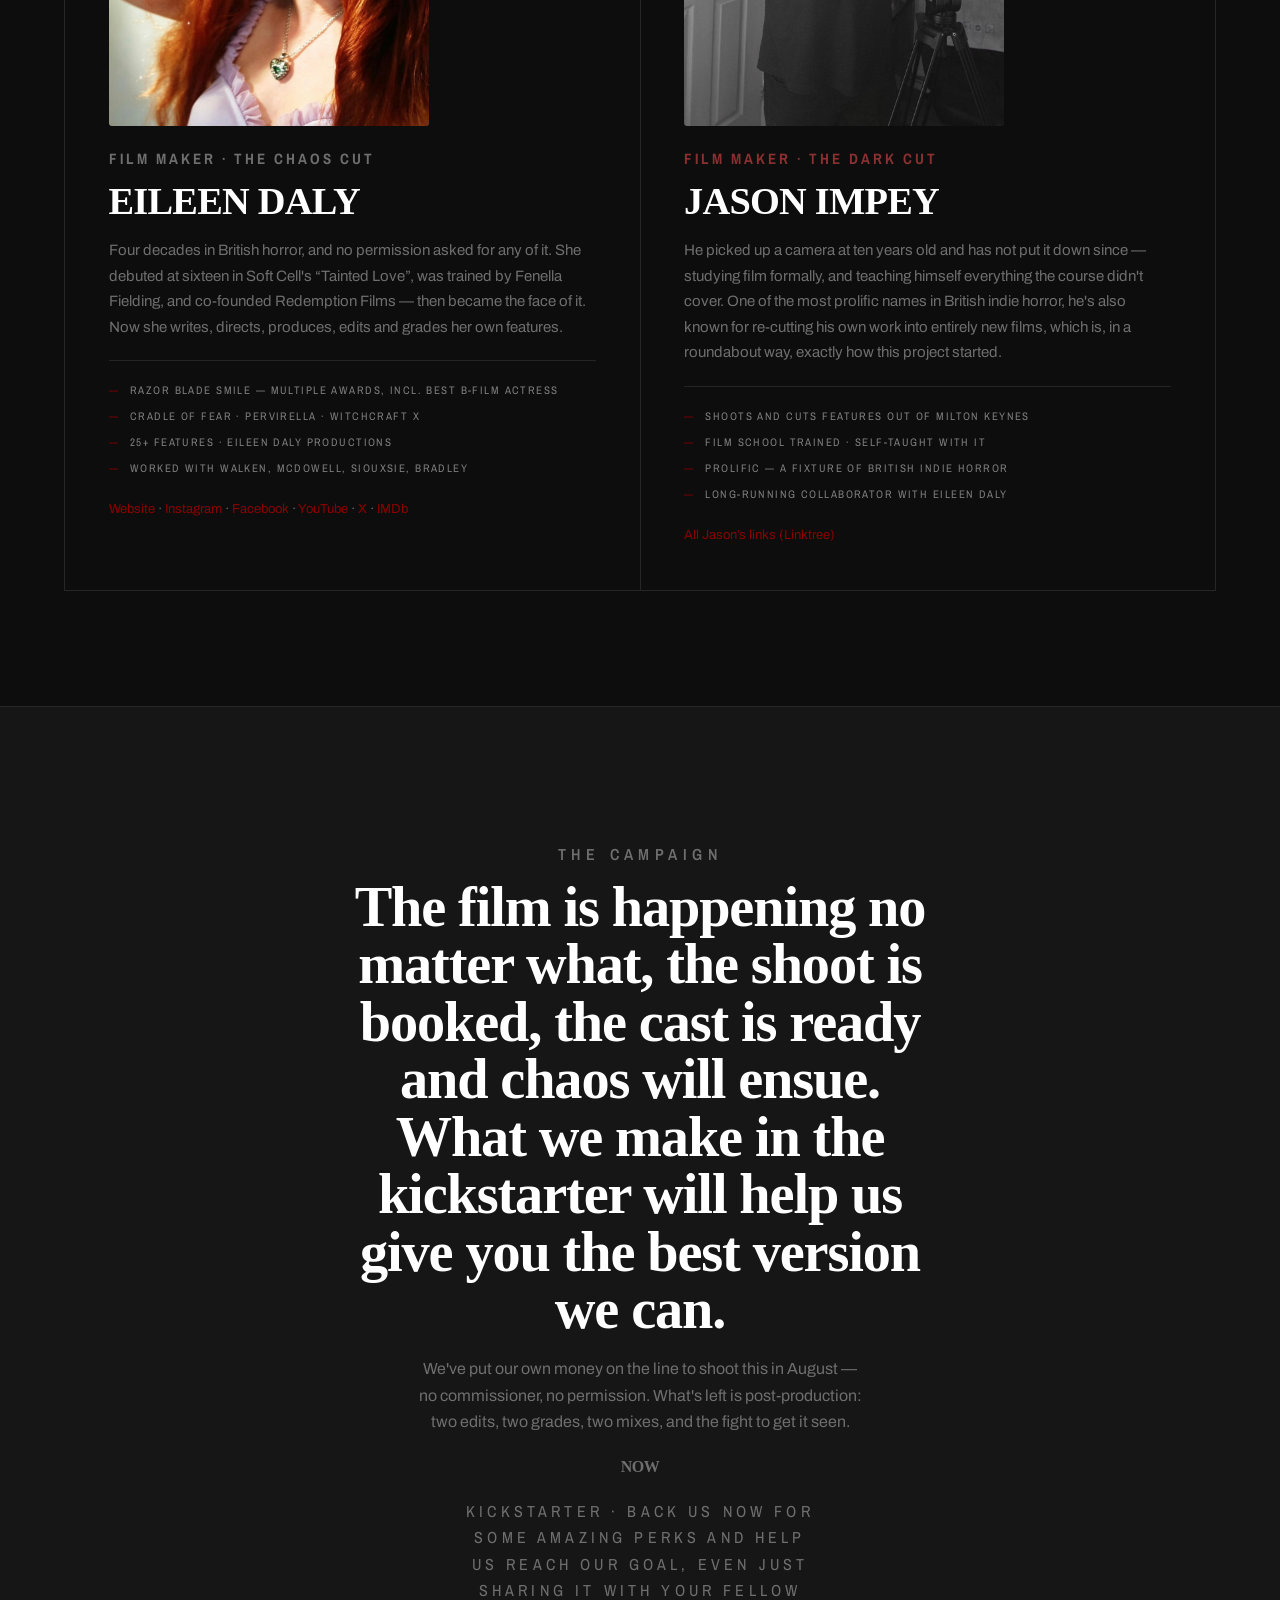
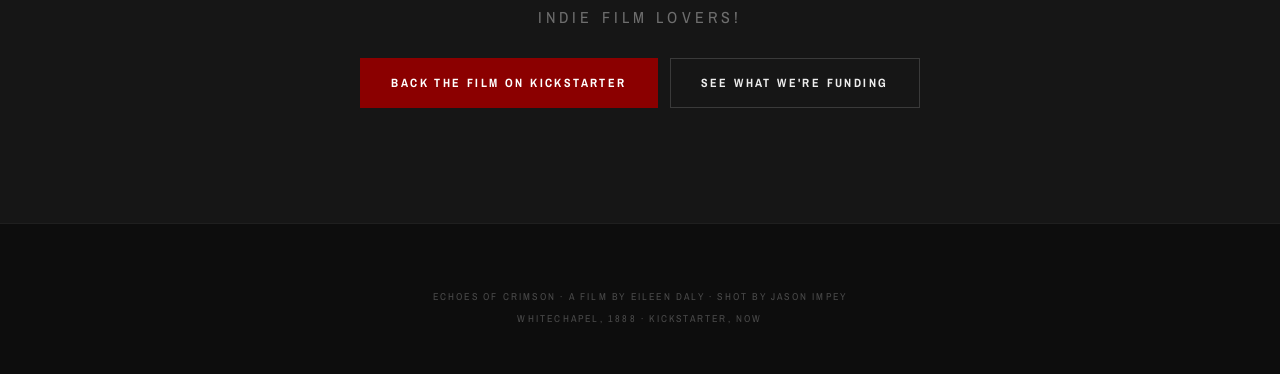
==== commit 4acbf6b5: "Add files via upload" ====
--- a/index.html
+++ b/index.html
@@ -7,7 +7,7 @@
 <meta name="description" content="A Jack the Ripper film cut two ways. Eileen Daly's version and Jason Impey's version. Every backer gets both.">
 <link rel="preconnect" href="https://fonts.googleapis.com">
 <link rel="preconnect" href="https://fonts.gstatic.com" crossorigin>
-<link href="https://fonts.googleapis.com/css2?family=Bodoni+Moda:ital,opsz,wght@0,6..96,400;0,6..96,700;0,6..96,900;1,6..96,400&family=Archivo:wght@400;500;600;700&family=Archivo+Narrow:wght@400;600;700&display=swap" rel="stylesheet">
+<link href="https://fonts.googleapis.com/css2?family=Archivo:wght@400;500;600;700&family=Archivo+Narrow:wght@400;600;700&display=swap" rel="stylesheet">
 <link rel="stylesheet" href="style.css">
 </head>
 <body>
--- a/style.css
+++ b/style.css
@@ -8,7 +8,7 @@
   --grey:#6E6E6E;
   --grey-lt:#EDEDED;
   --white:#FFFFFF;
-  --display:"Bodoni Moda",Georgia,serif;
+  --display:Georgia,"Times New Roman",serif;
   --util:"Archivo Narrow",Arial,sans-serif;
   --body:"Archivo",Helvetica,Arial,sans-serif;
   --split:50%;
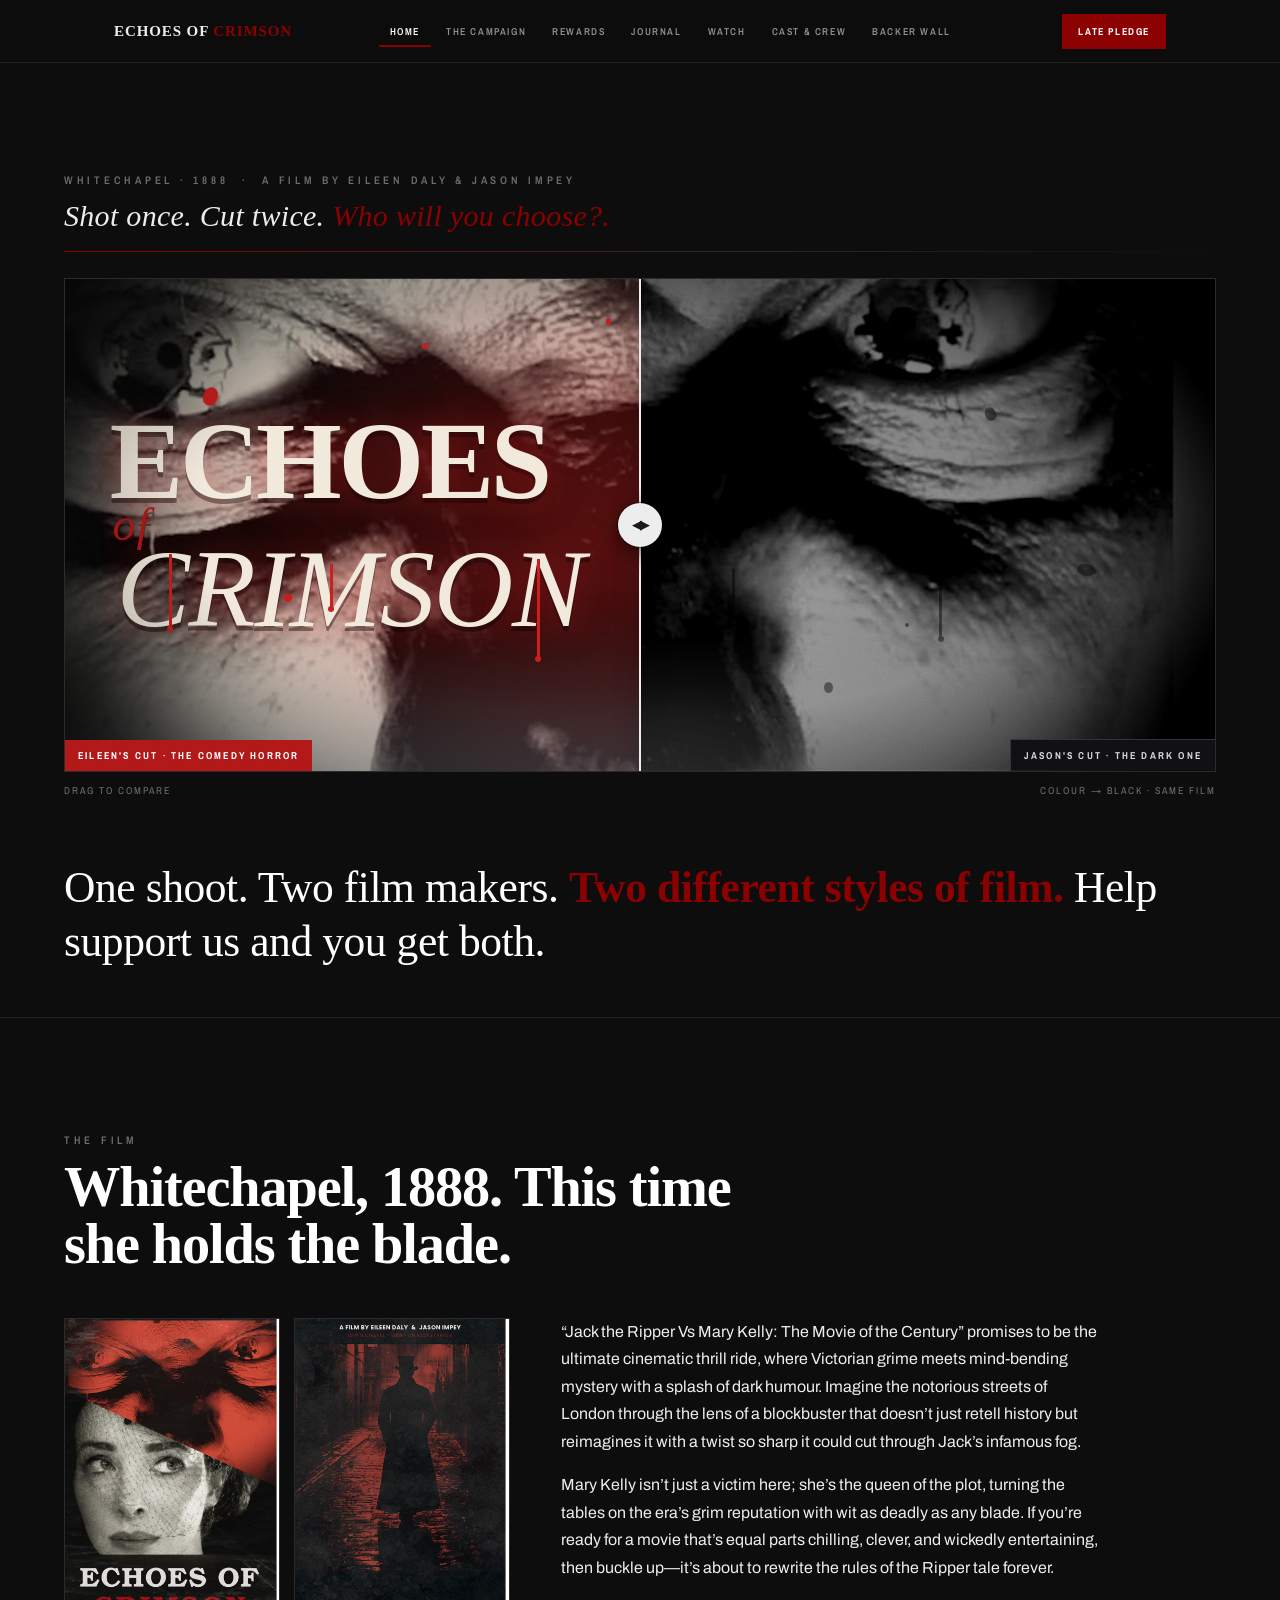
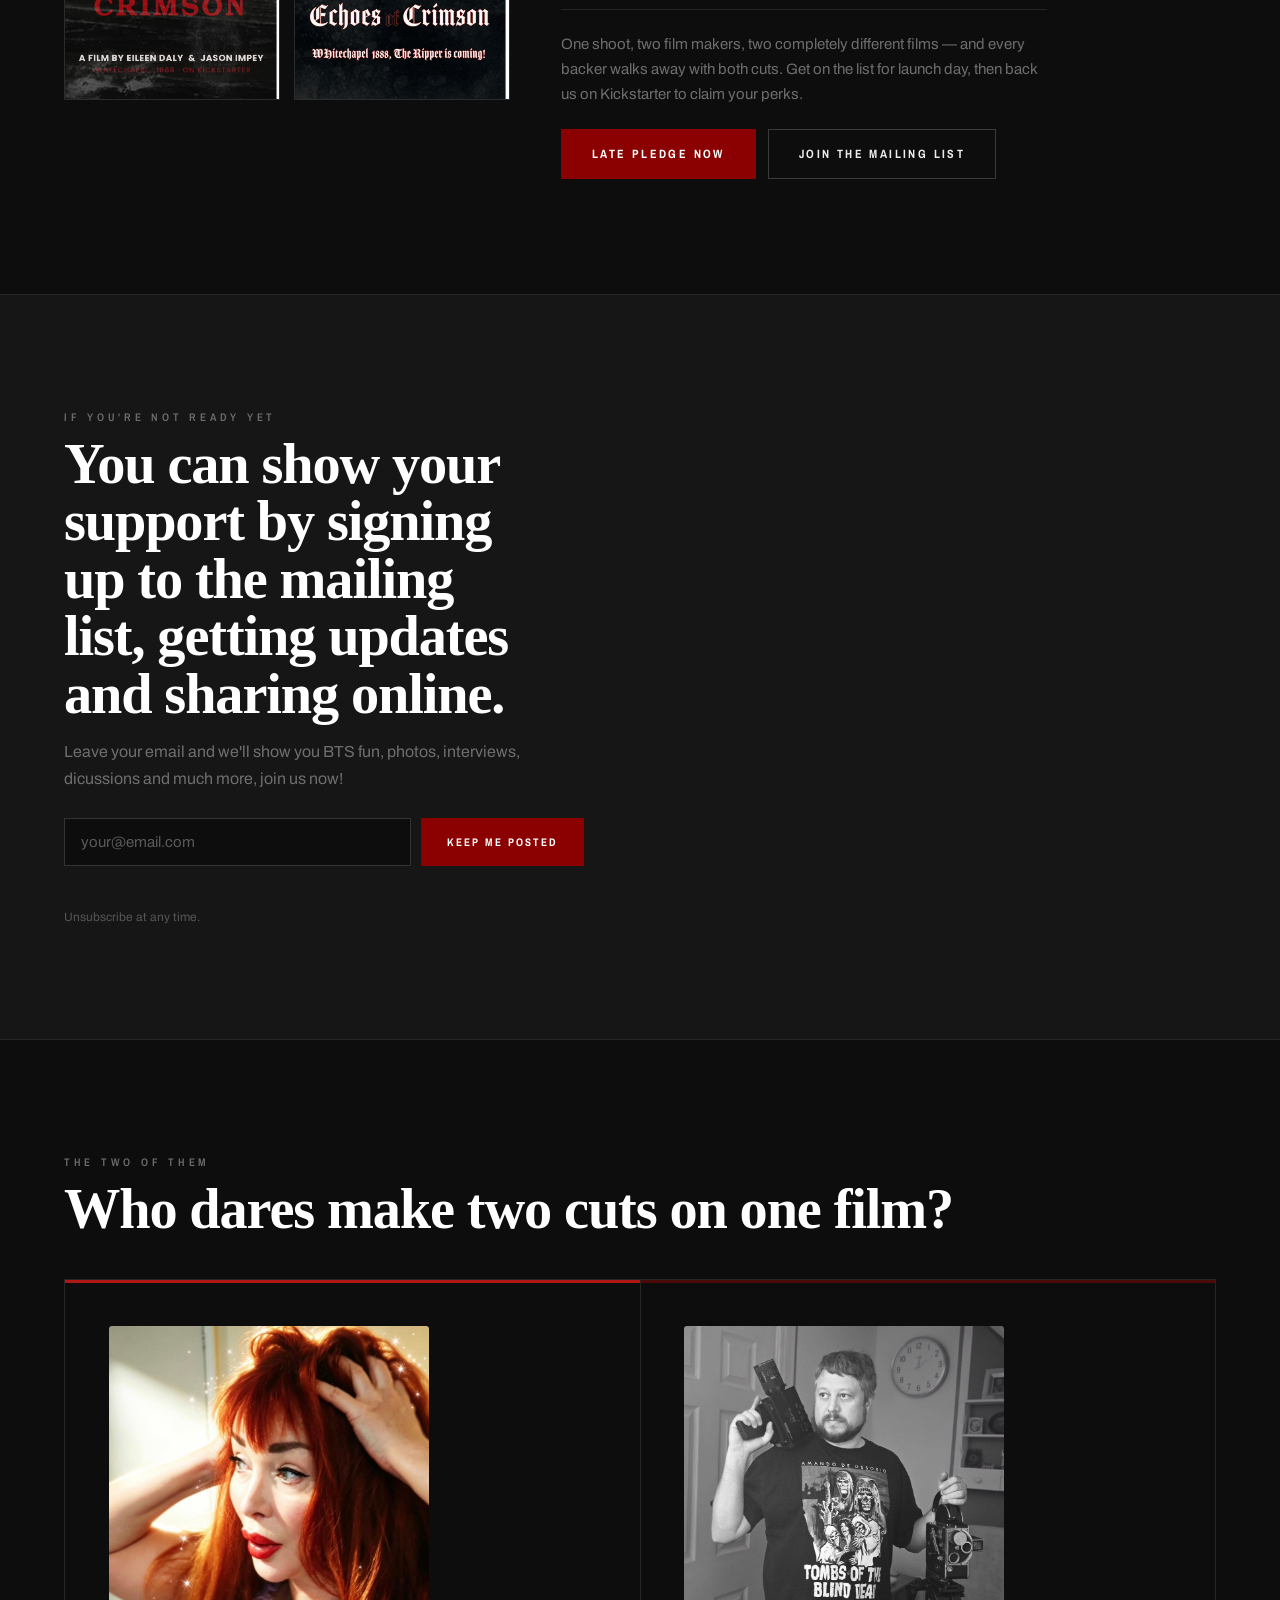
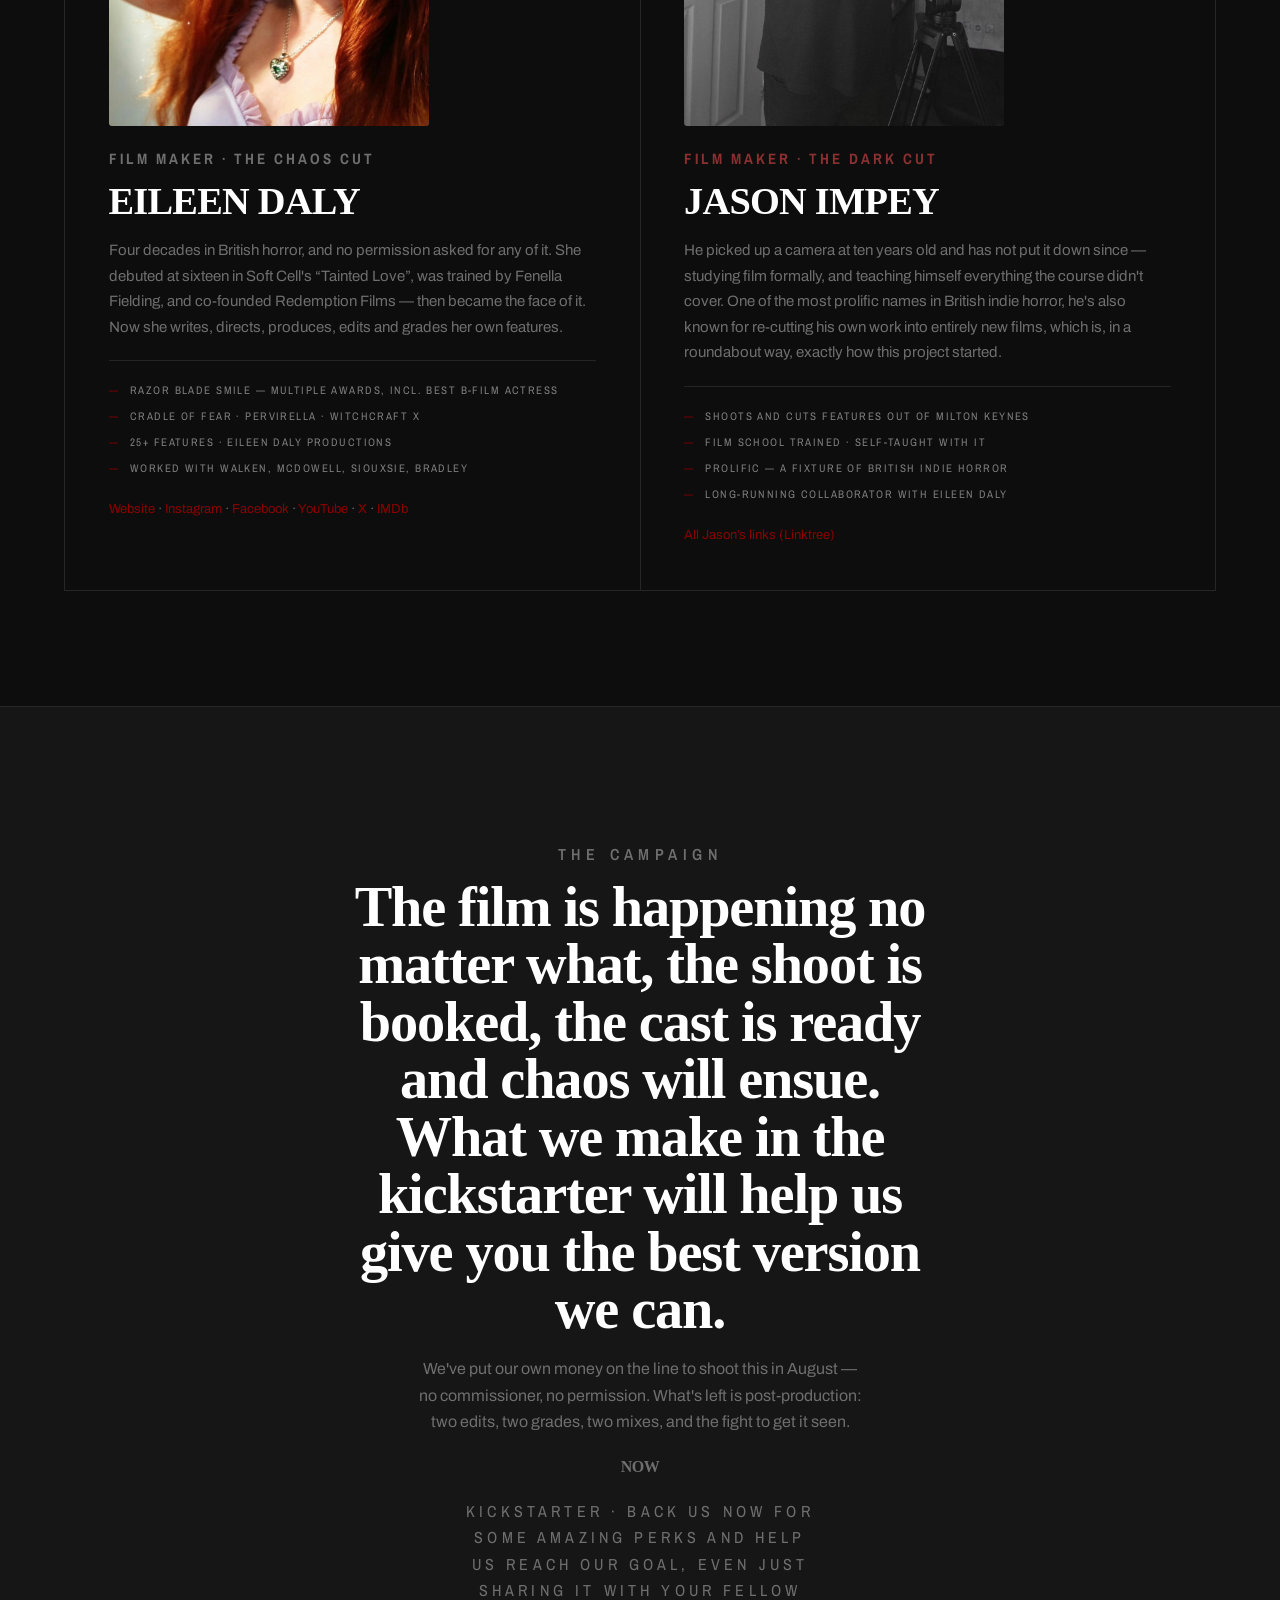
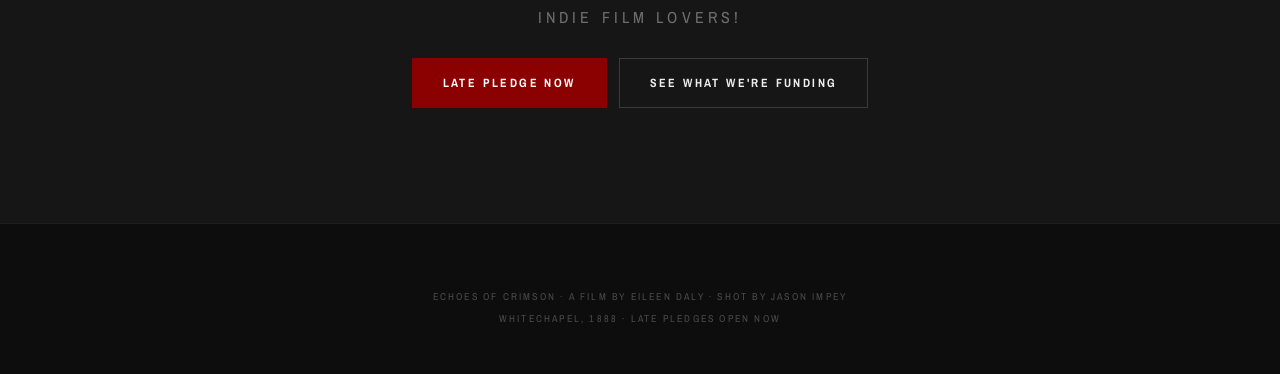
==== commit 46108548: "Add files via upload" ====
--- a/index.html
+++ b/index.html
@@ -17,6 +17,7 @@
     <ul class="nav-links">
       <li><a href="index.html" aria-current="page">Home</a></li>
       <li><a href="kickstarter.html">The Campaign</a></li>
+      <li><a href="rewards.html">Rewards</a></li>
       <li><a href="journal.html">Journal</a></li>
       <li><a href="watch.html">Watch</a></li>
       <li><a href="cast.html">Cast &amp; Crew</a></li>
@@ -24,7 +25,7 @@
     </ul>
     <div class="nav-right">
       <ul class="socials"><li data-social="instagram"></li><li data-social="tiktok"></li><li data-social="youtube"></li><li data-social="facebook"></li><li data-social="x"></li></ul>
-      <a class="btn btn-ks" data-ks="short" data-ks-fallback="index.html#notify" href="index.html#notify">Notify me</a>
+      <a class="btn btn-ks" href="https://www.kickstarter.com/projects/echoesofcrimson/echoes-of-crimson/rewards" target="_blank" rel="noopener">Late pledge</a>
     </div>
   </div>
 </nav>
@@ -108,7 +109,7 @@
         <p class="film-ask">One shoot, two film makers, two completely different films &mdash; and every backer walks away with both cuts. Get on the list for launch day, then back us on Kickstarter to claim your perks.</p>
 
         <div class="cta-row">
-          <a class="btn btn-ks btn-lg" data-ks="long" data-ks-fallback="#notify" href="#notify">Get the launch alert</a>
+          <a class="btn btn-ks btn-lg" href="https://www.kickstarter.com/projects/echoesofcrimson/echoes-of-crimson/rewards" target="_blank" rel="noopener">Late pledge now</a>
           <a class="btn btn-lg" href="#notify">Join the mailing list</a>
         </div>
       </div>
@@ -190,14 +191,14 @@
     <p class="when" data-launch-big>Now</p>
     <p class="ks-note">Kickstarter · Back us now for some amazing perks and help us reach our goal, even just sharing it with your fellow indie film lovers!</p>
     <div class="cta-row" style="justify-content:center">
-      <a class="btn btn-ks btn-lg" data-ks="long" data-ks-fallback="#notify" href="#notify">Get the launch alert</a>
+      <a class="btn btn-ks btn-lg" href="https://www.kickstarter.com/projects/echoesofcrimson/echoes-of-crimson/rewards" target="_blank" rel="noopener">Late pledge now</a>
       <a class="btn btn-lg" href="kickstarter.html">See what we're funding</a>
     </div>
   </div>
 </section>
 <footer>
   <ul class="footer-socials"><li data-social="instagram"></li><li data-social="tiktok"></li><li data-social="youtube"></li><li data-social="facebook"></li><li data-social="x"></li></ul>
-  <p>Echoes of Crimson · A film by Eileen Daly · Shot by Jason Impey<br>Whitechapel, 1888 · Kickstarter, <span data-launch-big>now</span></p>
+  <p>Echoes of Crimson · A film by Eileen Daly · Shot by Jason Impey<br>Whitechapel, 1888 · Late pledges open now</p>
 </footer>
 <script src="site.js"></script>
 </body>
